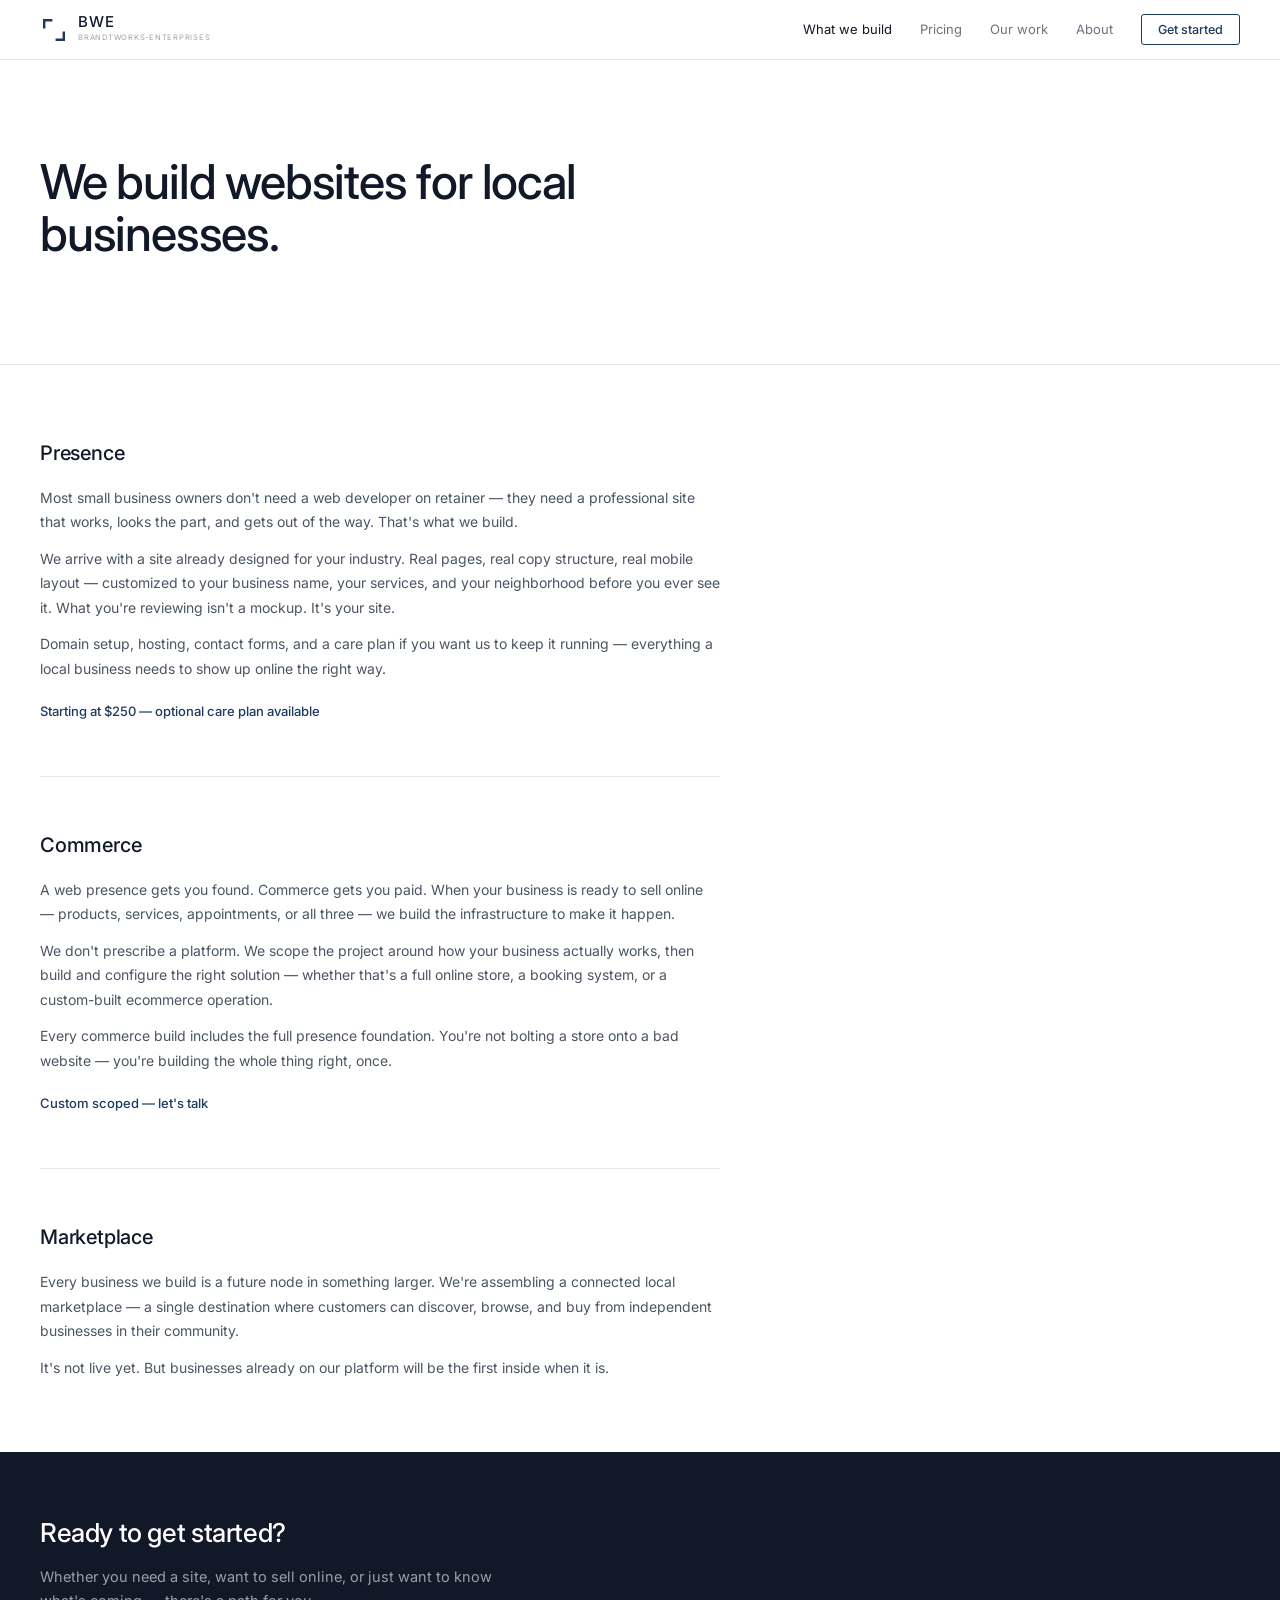
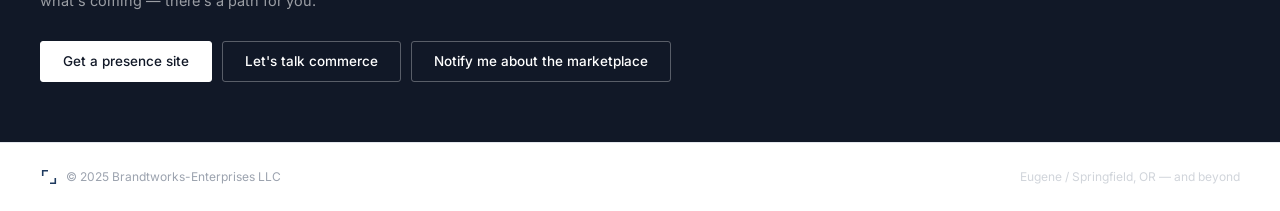
==== index.html @ d984fcee "Initial commit — BWE marketing site v1" ====
<!DOCTYPE html>
<html lang="en">
<head>
  <meta charset="UTF-8">
  <meta name="viewport" content="width=device-width, initial-scale=1.0">
  <title>Brandtworks-Enterprises — Web Presence for Local Businesses</title>
  <meta name="description" content="We build professional websites for local small businesses — from a clean web presence to full ecommerce. Based in Springfield, Oregon and building for businesses everywhere.">
  <link rel="icon" type="image/svg+xml" href="favicon.svg">
  <link rel="preconnect" href="https://fonts.googleapis.com">
  <link rel="preconnect" href="https://fonts.gstatic.com" crossorigin>
  <link href="https://fonts.googleapis.com/css2?family=Inter:wght@400;500&display=swap" rel="stylesheet">
  <link rel="stylesheet" href="css/styles.css">
</head>
<body>

  <nav class="nav" id="main-nav">
    <a href="index.html" class="nav-brand" aria-label="Brandtworks-Enterprises home">
      <svg width="28" height="28" viewBox="0 0 40 40" fill="none" xmlns="http://www.w3.org/2000/svg" aria-hidden="true">
        <path d="M6 16L6 6L16 6" stroke="#1E3A5F" stroke-width="3.5" stroke-linecap="square" stroke-linejoin="miter"/>
        <path d="M24 34L34 34L34 24" stroke="#1E3A5F" stroke-width="3.5" stroke-linecap="square" stroke-linejoin="miter"/>
      </svg>
      <div class="nav-brand-text">
        <span class="nav-brand-primary">BWE</span>
        <span class="nav-brand-secondary">Brandtworks-Enterprises</span>
      </div>
    </a>
    <button class="nav-toggle" id="nav-toggle" aria-label="Toggle navigation" aria-expanded="false">
      <svg width="20" height="14" viewBox="0 0 20 14" fill="none" aria-hidden="true">
        <rect x="0" y="0" width="20" height="2" rx="1" fill="currentColor"/>
        <rect x="0" y="6" width="20" height="2" rx="1" fill="currentColor"/>
        <rect x="0" y="12" width="20" height="2" rx="1" fill="currentColor"/>
      </svg>
    </button>
    <ul class="nav-links" id="nav-menu" role="list">
      <li><a href="#what-we-build" class="active">What we build</a></li>
      <li><a href="pricing.html">Pricing</a></li>
      <li><a href="our-work.html">Our work</a></li>
      <li><a href="about.html">About</a></li>
      <li><a href="get-started.html" class="nav-cta">Get started</a></li>
    </ul>
  </nav>

  <main>

    <header class="hero">
      <h1>We build websites for local businesses.</h1>
    </header>

    <section class="section" id="what-we-build">
      <div class="stage-list">

        <div class="stage">
          <h2>Presence</h2>
          <p>Most small business owners don't need a web developer on retainer — they need a professional site that works, looks the part, and gets out of the way. That's what we build.</p>
          <p>We arrive with a site already designed for your industry. Real pages, real copy structure, real mobile layout — customized to your business name, your services, and your neighborhood before you ever see it. What you're reviewing isn't a mockup. It's your site.</p>
          <p>Domain setup, hosting, contact forms, and a care plan if you want us to keep it running — everything a local business needs to show up online the right way.</p>
          <a href="pricing.html" class="stage-price">Starting at $250 — optional care plan available</a>
        </div>

        <div class="stage">
          <h2>Commerce</h2>
          <p>A web presence gets you found. Commerce gets you paid. When your business is ready to sell online — products, services, appointments, or all three — we build the infrastructure to make it happen.</p>
          <p>We don't prescribe a platform. We scope the project around how your business actually works, then build and configure the right solution — whether that's a full online store, a booking system, or a custom-built ecommerce operation.</p>
          <p>Every commerce build includes the full presence foundation. You're not bolting a store onto a bad website — you're building the whole thing right, once.</p>
          <a href="get-started.html" class="stage-price">Custom scoped — let's talk</a>
        </div>

        <div class="stage">
          <h2>Marketplace</h2>
          <p>Every business we build is a future node in something larger. We're assembling a connected local marketplace — a single destination where customers can discover, browse, and buy from independent businesses in their community.</p>
          <p>It's not live yet. But businesses already on our platform will be the first inside when it is.</p>
        </div>

      </div>
    </section>

    <section class="cta-strip">
      <h2>Ready to get started?</h2>
      <p>Whether you need a site, want to sell online, or just want to know what's coming — there's a path for you.</p>
      <div class="cta-buttons">
        <a href="get-started.html" class="btn btn-white">Get a presence site</a>
        <a href="get-started.html#commerce" class="btn btn-outline-white">Let's talk commerce</a>
        <a href="get-started.html#marketplace" class="btn btn-outline-white">Notify me about the marketplace</a>
      </div>
    </section>

  </main>

  <footer class="footer">
    <div class="footer-brand">
      <svg width="18" height="18" viewBox="0 0 40 40" fill="none" xmlns="http://www.w3.org/2000/svg" aria-hidden="true">
        <path d="M6 16L6 6L16 6" stroke="#1E3A5F" stroke-width="3.5" stroke-linecap="square" stroke-linejoin="miter"/>
        <path d="M24 34L34 34L34 24" stroke="#1E3A5F" stroke-width="3.5" stroke-linecap="square" stroke-linejoin="miter"/>
      </svg>
      <p>© 2025 Brandtworks-Enterprises LLC</p>
    </div>
    <p class="footer-tagline">Eugene / Springfield, OR — and beyond</p>
  </footer>

  <script>
    const toggle = document.getElementById('nav-toggle');
    const menu = document.getElementById('nav-menu');
    toggle.addEventListener('click', () => {
      const isOpen = menu.classList.toggle('open');
      toggle.setAttribute('aria-expanded', String(isOpen));
    });
    menu.querySelectorAll('a').forEach(link => {
      link.addEventListener('click', () => {
        menu.classList.remove('open');
        toggle.setAttribute('aria-expanded', 'false');
      });
    });
  </script>

</body>
</html>
---- css/styles.css ----
/* ============================================================
   Brandtworks-Enterprises LLC — styles.css v1.0
   ============================================================ */

/* Reset */
*, *::before, *::after { box-sizing: border-box; margin: 0; padding: 0; }
ul { list-style: none; }
img { display: block; max-width: 100%; }

/* Variables */
:root {
  --navy:   #1E3A5F;
  --navy-d: #16304F;
  --black:  #111827;
  --body:   #374151;
  --steel:  #4B5563;
  --gray:   #6B7280;
  --muted:  #9CA3AF;
  --light:  #D1D5DB;
  --border: #E4E7ED;
  --white:  #FFFFFF;
  --bg-alt: #F8FAFC;
  --font:   'Inter', -apple-system, BlinkMacSystemFont, 'Segoe UI', sans-serif;
  --max-w:  680px;
  --nav-h:  60px;
}

/* Base */
html { scroll-behavior: smooth; }

body {
  font-family: var(--font);
  font-size: 15px;
  line-height: 1.65;
  color: var(--body);
  background: var(--white);
  -webkit-font-smoothing: antialiased;
  -moz-osx-font-smoothing: grayscale;
}

a { color: inherit; text-decoration: none; }


/* ---- Nav ---- */

.nav {
  position: sticky;
  top: 0;
  z-index: 100;
  background: var(--white);
  border-bottom: 0.5px solid var(--border);
  display: flex;
  align-items: center;
  justify-content: space-between;
  height: var(--nav-h);
  padding: 0 40px;
}

.nav-brand {
  display: flex;
  align-items: center;
  gap: 10px;
  flex-shrink: 0;
}

.nav-brand-text {
  display: flex;
  flex-direction: column;
}

.nav-brand-primary {
  font-size: 15px;
  font-weight: 500;
  letter-spacing: 0.06em;
  color: var(--black);
  line-height: 1;
}

.nav-brand-secondary {
  font-size: 7.5px;
  letter-spacing: 0.1em;
  color: var(--muted);
  margin-top: 3px;
  text-transform: uppercase;
}

.nav-links {
  display: flex;
  align-items: center;
  gap: 28px;
}

.nav-links a {
  font-size: 13px;
  color: var(--gray);
  transition: color 0.15s;
}

.nav-links a:hover,
.nav-links a.active {
  color: var(--black);
}

.nav-cta {
  font-size: 12.5px !important;
  font-weight: 500;
  color: var(--navy) !important;
  border: 1px solid var(--navy);
  padding: 7px 16px;
  border-radius: 3px;
  transition: background 0.15s, color 0.15s !important;
}

.nav-cta:hover {
  background: var(--navy);
  color: var(--white) !important;
}

.nav-toggle {
  display: none;
  background: none;
  border: none;
  cursor: pointer;
  padding: 8px;
  color: var(--black);
  line-height: 0;
}


/* ---- Hero ---- */

.hero {
  padding: 96px 40px 104px;
  border-bottom: 0.5px solid var(--border);
}

.hero h1 {
  font-size: 48px;
  font-weight: 500;
  color: var(--black);
  letter-spacing: -0.025em;
  line-height: 1.08;
  max-width: 580px;
}

/* Inner page hero */
.page-hero {
  padding: 64px 40px 52px;
  border-bottom: 0.5px solid var(--border);
}

.page-hero h1 {
  font-size: 36px;
  font-weight: 500;
  color: var(--black);
  letter-spacing: -0.02em;
  line-height: 1.1;
  margin-bottom: 12px;
}

.page-hero p {
  font-size: 15px;
  color: var(--steel);
  max-width: 520px;
  line-height: 1.7;
}


/* ---- Sections ---- */

.section {
  padding: 72px 40px;
}

.section-inner {
  max-width: var(--max-w);
}


/* ---- Stage blocks (homepage what-we-build) ---- */

.stage-list {
  max-width: var(--max-w);
}

.stage {
  padding-bottom: 52px;
  margin-bottom: 52px;
  border-bottom: 0.5px solid var(--border);
}

.stage:last-child {
  padding-bottom: 0;
  margin-bottom: 0;
  border-bottom: none;
}

.stage h2 {
  font-size: 20px;
  font-weight: 500;
  color: var(--black);
  letter-spacing: -0.01em;
  margin-bottom: 16px;
}

.stage p {
  font-size: 14px;
  color: var(--steel);
  line-height: 1.75;
  margin-bottom: 12px;
}

.stage p:last-of-type { margin-bottom: 0; }

.stage-price {
  display: inline-block;
  margin-top: 20px;
  font-size: 13px;
  font-weight: 500;
  color: var(--navy);
}


/* ---- Pricing ---- */

.pricing-grid {
  display: grid;
  grid-template-columns: repeat(3, 1fr);
  gap: 20px;
  max-width: 860px;
  margin-bottom: 52px;
}

.pricing-card {
  border: 0.5px solid var(--border);
  border-radius: 5px;
  padding: 28px 24px;
}

.pricing-card.featured {
  border: 1.5px solid var(--navy);
}

.pricing-badge {
  display: inline-block;
  font-size: 10px;
  font-weight: 500;
  letter-spacing: 0.05em;
  color: var(--navy);
  background: rgba(30,58,95,0.08);
  padding: 3px 9px;
  border-radius: 20px;
  margin-bottom: 16px;
}

.pricing-tier {
  font-size: 10.5px;
  font-weight: 500;
  letter-spacing: 0.09em;
  color: var(--gray);
  text-transform: uppercase;
  margin-bottom: 12px;
}

.pricing-amount {
  font-size: 40px;
  font-weight: 500;
  color: var(--black);
  letter-spacing: -0.03em;
  line-height: 1;
  margin-bottom: 5px;
}

.pricing-sub {
  font-size: 12px;
  color: var(--gray);
  margin-bottom: 20px;
}

.pricing-features {
  display: flex;
  flex-direction: column;
  gap: 10px;
  margin-top: 24px;
  padding-top: 24px;
  border-top: 0.5px solid var(--border);
}

.pricing-features li {
  font-size: 13px;
  color: var(--steel);
  padding-left: 16px;
  position: relative;
  line-height: 1.5;
}

.pricing-features li::before {
  content: '';
  position: absolute;
  left: 0;
  top: 6px;
  width: 5px;
  height: 5px;
  border-radius: 50%;
  background: var(--navy);
}

.pricing-addons {
  max-width: 860px;
  border-top: 0.5px solid var(--border);
  padding-top: 44px;
  display: grid;
  grid-template-columns: 1fr 1fr;
  gap: 40px;
}

.addon h3 {
  font-size: 15px;
  font-weight: 500;
  color: var(--black);
  margin-bottom: 8px;
}

.addon-price {
  font-size: 24px;
  font-weight: 500;
  color: var(--navy);
  letter-spacing: -0.02em;
  margin-bottom: 10px;
}

.addon p {
  font-size: 13.5px;
  color: var(--steel);
  line-height: 1.65;
  max-width: 320px;
}


/* ---- Buttons ---- */

.btn {
  display: inline-block;
  font-family: var(--font);
  font-size: 13.5px;
  font-weight: 500;
  padding: 10px 22px;
  border-radius: 3px;
  border: 1px solid transparent;
  cursor: pointer;
  text-decoration: none;
  transition: background 0.15s, color 0.15s, border-color 0.15s;
  line-height: 1.4;
}

.btn-navy {
  background: var(--navy);
  color: var(--white);
  border-color: var(--navy);
}

.btn-navy:hover { background: var(--navy-d); border-color: var(--navy-d); }

.btn-white {
  background: var(--white);
  color: var(--black);
  border-color: var(--white);
}

.btn-white:hover { background: #F1F5F9; }

.btn-outline-white {
  background: transparent;
  color: var(--white);
  border-color: rgba(255,255,255,0.3);
}

.btn-outline-white:hover { border-color: rgba(255,255,255,0.65); }


/* ---- CTA Strip ---- */

.cta-strip {
  background: var(--black);
  padding: 60px 40px;
}

.cta-strip h2 {
  font-size: 26px;
  font-weight: 500;
  color: var(--white);
  letter-spacing: -0.015em;
  margin-bottom: 10px;
}

.cta-strip p {
  font-size: 14.5px;
  color: rgba(255,255,255,0.58);
  line-height: 1.65;
  max-width: 480px;
  margin-bottom: 28px;
}

.cta-buttons {
  display: flex;
  flex-wrap: wrap;
  gap: 10px;
}


/* ---- Forms ---- */

.form {
  display: flex;
  flex-direction: column;
  gap: 16px;
  max-width: 480px;
}

.form-row {
  display: flex;
  gap: 12px;
}

.form-group {
  display: flex;
  flex-direction: column;
  gap: 6px;
  flex: 1;
}

.form label {
  font-size: 12px;
  font-weight: 500;
  color: var(--gray);
  letter-spacing: 0.02em;
}

.form input,
.form select,
.form textarea {
  font-family: var(--font);
  font-size: 14px;
  color: var(--black);
  background: var(--white);
  border: 0.5px solid var(--border);
  border-radius: 4px;
  padding: 10px 12px;
  outline: none;
  transition: border-color 0.15s, box-shadow 0.15s;
  width: 100%;
  appearance: none;
  -webkit-appearance: none;
}

.form input:focus,
.form select:focus,
.form textarea:focus {
  border-color: var(--navy);
  box-shadow: 0 0 0 3px rgba(30,58,95,0.08);
}

.form textarea {
  resize: vertical;
  min-height: 110px;
  line-height: 1.6;
}

.form select {
  background-image: url("data:image/svg+xml,%3Csvg xmlns='http://www.w3.org/2000/svg' width='12' height='8' viewBox='0 0 12 8'%3E%3Cpath d='M1 1l5 5 5-5' fill='none' stroke='%236B7280' stroke-width='1.5' stroke-linecap='round'/%3E%3C/svg%3E");
  background-repeat: no-repeat;
  background-position: right 12px center;
  padding-right: 32px;
  cursor: pointer;
}

.email-capture {
  display: flex;
  gap: 8px;
  max-width: 420px;
}

.email-capture input {
  flex: 1;
  font-family: var(--font);
  font-size: 14px;
  color: var(--black);
  border: 0.5px solid var(--border);
  border-radius: 4px;
  padding: 10px 12px;
  outline: none;
  transition: border-color 0.15s;
}

.email-capture input:focus { border-color: var(--navy); }


/* ---- Get Started paths ---- */

.path-sections {
  max-width: var(--max-w);
}

.path-block {
  padding: 52px 0;
  border-bottom: 0.5px solid var(--border);
}

.path-block:first-child { padding-top: 0; }
.path-block:last-child { border-bottom: none; padding-bottom: 0; }

.path-block h2 {
  font-size: 19px;
  font-weight: 500;
  color: var(--black);
  letter-spacing: -0.01em;
  margin-bottom: 10px;
}

.path-block > p {
  font-size: 14px;
  color: var(--steel);
  line-height: 1.7;
  margin-bottom: 24px;
  max-width: 440px;
}


/* ---- Our Work ---- */

.work-placeholder {
  max-width: var(--max-w);
}

.work-placeholder p {
  font-size: 15px;
  color: var(--steel);
  line-height: 1.75;
  margin-bottom: 16px;
}

.work-placeholder p:last-of-type { margin-bottom: 28px; }


/* ---- About ---- */

.about-body {
  max-width: var(--max-w);
}

.about-body p {
  font-size: 15px;
  color: var(--steel);
  line-height: 1.75;
  margin-bottom: 20px;
}

.about-body p:last-child { margin-bottom: 0; }


/* ---- Thank you / 404 ---- */

.simple-page {
  padding: 96px 40px;
}

.simple-page h1 {
  font-size: 36px;
  font-weight: 500;
  color: var(--black);
  letter-spacing: -0.02em;
  margin-bottom: 16px;
}

.simple-page p {
  font-size: 15px;
  color: var(--steel);
  line-height: 1.7;
  margin-bottom: 24px;
  max-width: 480px;
}


/* ---- Footer ---- */

.footer {
  border-top: 0.5px solid var(--border);
  padding: 24px 40px;
  display: flex;
  align-items: center;
  justify-content: space-between;
}

.footer-brand {
  display: flex;
  align-items: center;
  gap: 8px;
}

.footer-brand p {
  font-size: 12px;
  color: var(--muted);
}

.footer-tagline {
  font-size: 12px;
  color: var(--light);
}


/* ---- Responsive ---- */

@media (max-width: 768px) {

  .nav {
    padding: 0 20px;
    position: relative;
  }

  .nav-toggle { display: flex; align-items: center; }

  .nav-links {
    display: none;
    position: fixed;
    top: var(--nav-h);
    left: 0;
    right: 0;
    background: var(--white);
    border-bottom: 0.5px solid var(--border);
    box-shadow: 0 6px 16px rgba(0,0,0,0.08);
    padding: 8px 20px 20px;
    z-index: 99;
    flex-direction: column;
    gap: 0;
    align-items: flex-start;
  }

  .nav-links.open { display: flex; }

  .nav-links li { width: 100%; }

  .nav-links a {
    display: block;
    font-size: 15px;
    padding: 11px 0;
    color: var(--black) !important;
    border-bottom: 0.5px solid var(--border);
  }

  .nav-cta {
    margin-top: 10px;
    border: 1px solid var(--navy) !important;
    padding: 8px 16px !important;
    border-radius: 3px;
    display: inline-block;
    width: auto !important;
    border-bottom: 1px solid var(--navy) !important;
  }

  .hero {
    padding: 56px 20px 64px;
  }

  .hero h1 { font-size: 34px; }

  .page-hero {
    padding: 48px 20px 40px;
  }

  .page-hero h1 { font-size: 28px; }

  .section { padding: 52px 20px; }

  .cta-strip { padding: 48px 20px; }

  .cta-strip h2 { font-size: 22px; }

  .cta-buttons {
    flex-direction: column;
    align-items: stretch;
  }

  .cta-buttons .btn { text-align: center; }

  .pricing-grid {
    grid-template-columns: 1fr;
    max-width: 100%;
    margin-bottom: 40px;
  }

  .pricing-addons {
    grid-template-columns: 1fr;
    gap: 28px;
  }

  .form-row { flex-direction: column; }

  .email-capture {
    flex-direction: column;
    max-width: 100%;
  }

  .footer {
    flex-direction: column;
    gap: 8px;
    align-items: flex-start;
    padding: 20px;
  }
}
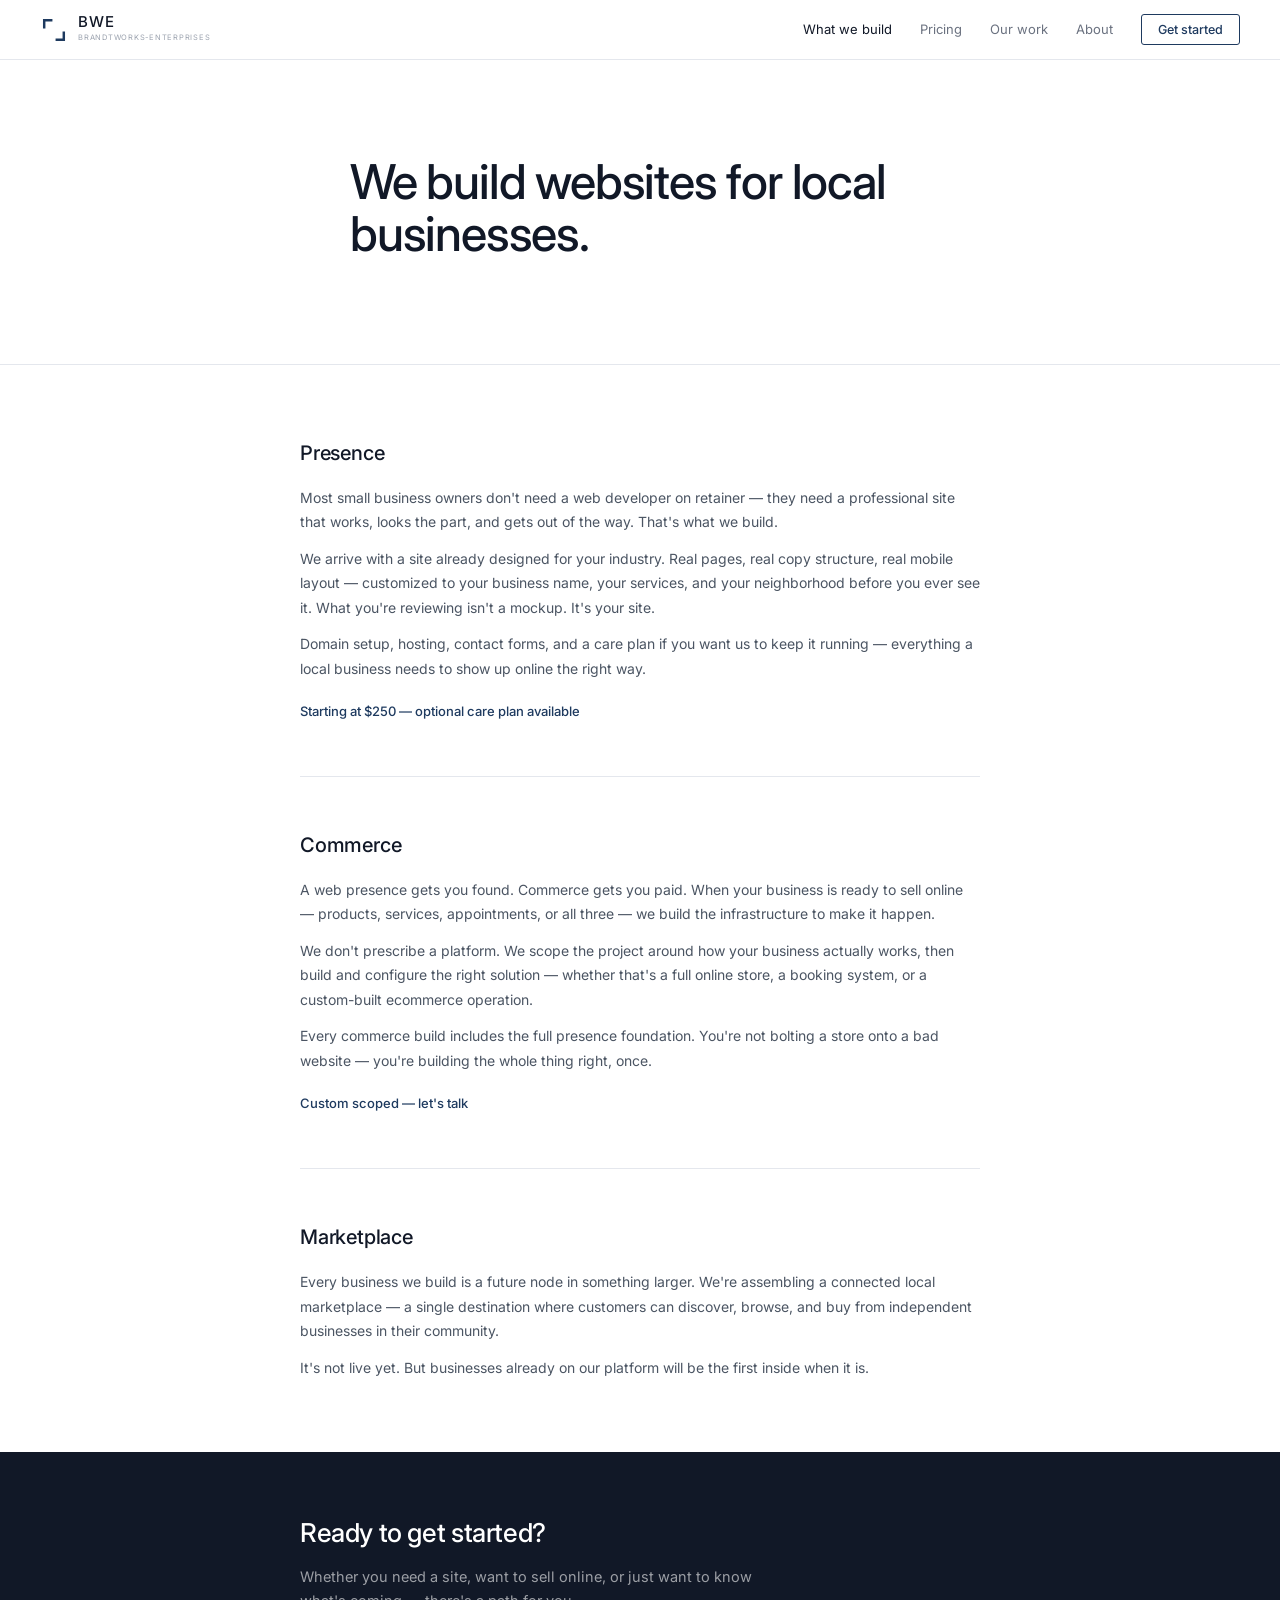
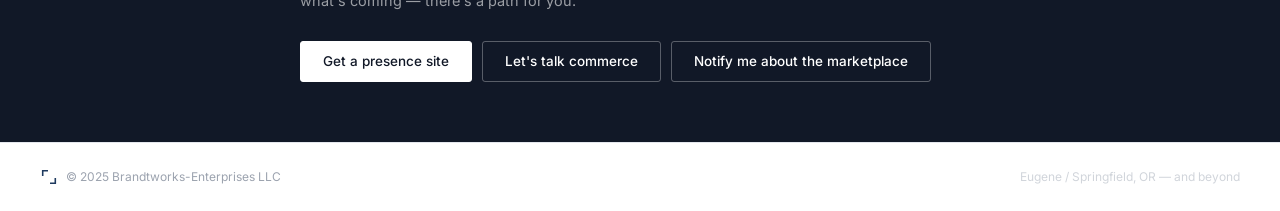
==== commit d625d166: "Fix content centering — add margin: 0 auto to all max-width containers" ====
--- a/index.html
+++ b/index.html
@@ -75,12 +75,14 @@
     </section>
 
     <section class="cta-strip">
-      <h2>Ready to get started?</h2>
-      <p>Whether you need a site, want to sell online, or just want to know what's coming — there's a path for you.</p>
-      <div class="cta-buttons">
-        <a href="get-started.html" class="btn btn-white">Get a presence site</a>
-        <a href="get-started.html#commerce" class="btn btn-outline-white">Let's talk commerce</a>
-        <a href="get-started.html#marketplace" class="btn btn-outline-white">Notify me about the marketplace</a>
+      <div class="cta-inner">
+        <h2>Ready to get started?</h2>
+        <p>Whether you need a site, want to sell online, or just want to know what's coming — there's a path for you.</p>
+        <div class="cta-buttons">
+          <a href="get-started.html" class="btn btn-white">Get a presence site</a>
+          <a href="get-started.html#commerce" class="btn btn-outline-white">Let's talk commerce</a>
+          <a href="get-started.html#marketplace" class="btn btn-outline-white">Notify me about the marketplace</a>
+        </div>
       </div>
     </section>
 
--- a/css/styles.css
+++ b/css/styles.css
@@ -141,6 +141,7 @@
   letter-spacing: -0.025em;
   line-height: 1.08;
   max-width: 580px;
+  margin: 0 auto;
 }
 
 /* Inner page hero */
@@ -163,6 +164,7 @@
   color: var(--steel);
   max-width: 520px;
   line-height: 1.7;
+  margin: 0 auto;
 }
 
 
@@ -174,6 +176,7 @@
 
 .section-inner {
   max-width: var(--max-w);
+  margin: 0 auto;
 }
 
 
@@ -181,6 +184,7 @@
 
 .stage-list {
   max-width: var(--max-w);
+  margin: 0 auto;
 }
 
 .stage {
@@ -228,7 +232,7 @@
   grid-template-columns: repeat(3, 1fr);
   gap: 20px;
   max-width: 860px;
-  margin-bottom: 52px;
+  margin: 0 auto 52px;
 }
 
 .pricing-card {
@@ -307,6 +311,7 @@
 
 .pricing-addons {
   max-width: 860px;
+  margin: 0 auto;
   border-top: 0.5px solid var(--border);
   padding-top: 44px;
   display: grid;
@@ -383,6 +388,11 @@
 .cta-strip {
   background: var(--black);
   padding: 60px 40px;
+}
+
+.cta-inner {
+  max-width: var(--max-w);
+  margin: 0 auto;
 }
 
 .cta-strip h2 {
@@ -499,6 +509,7 @@
 
 .path-sections {
   max-width: var(--max-w);
+  margin: 0 auto;
 }
 
 .path-block {
@@ -530,6 +541,7 @@
 
 .work-placeholder {
   max-width: var(--max-w);
+  margin: 0 auto;
 }
 
 .work-placeholder p {
@@ -546,6 +558,7 @@
 
 .about-body {
   max-width: var(--max-w);
+  margin: 0 auto;
 }
 
 .about-body p {
@@ -578,6 +591,8 @@
   line-height: 1.7;
   margin-bottom: 24px;
   max-width: 480px;
+  margin-left: auto;
+  margin-right: auto;
 }
 
 
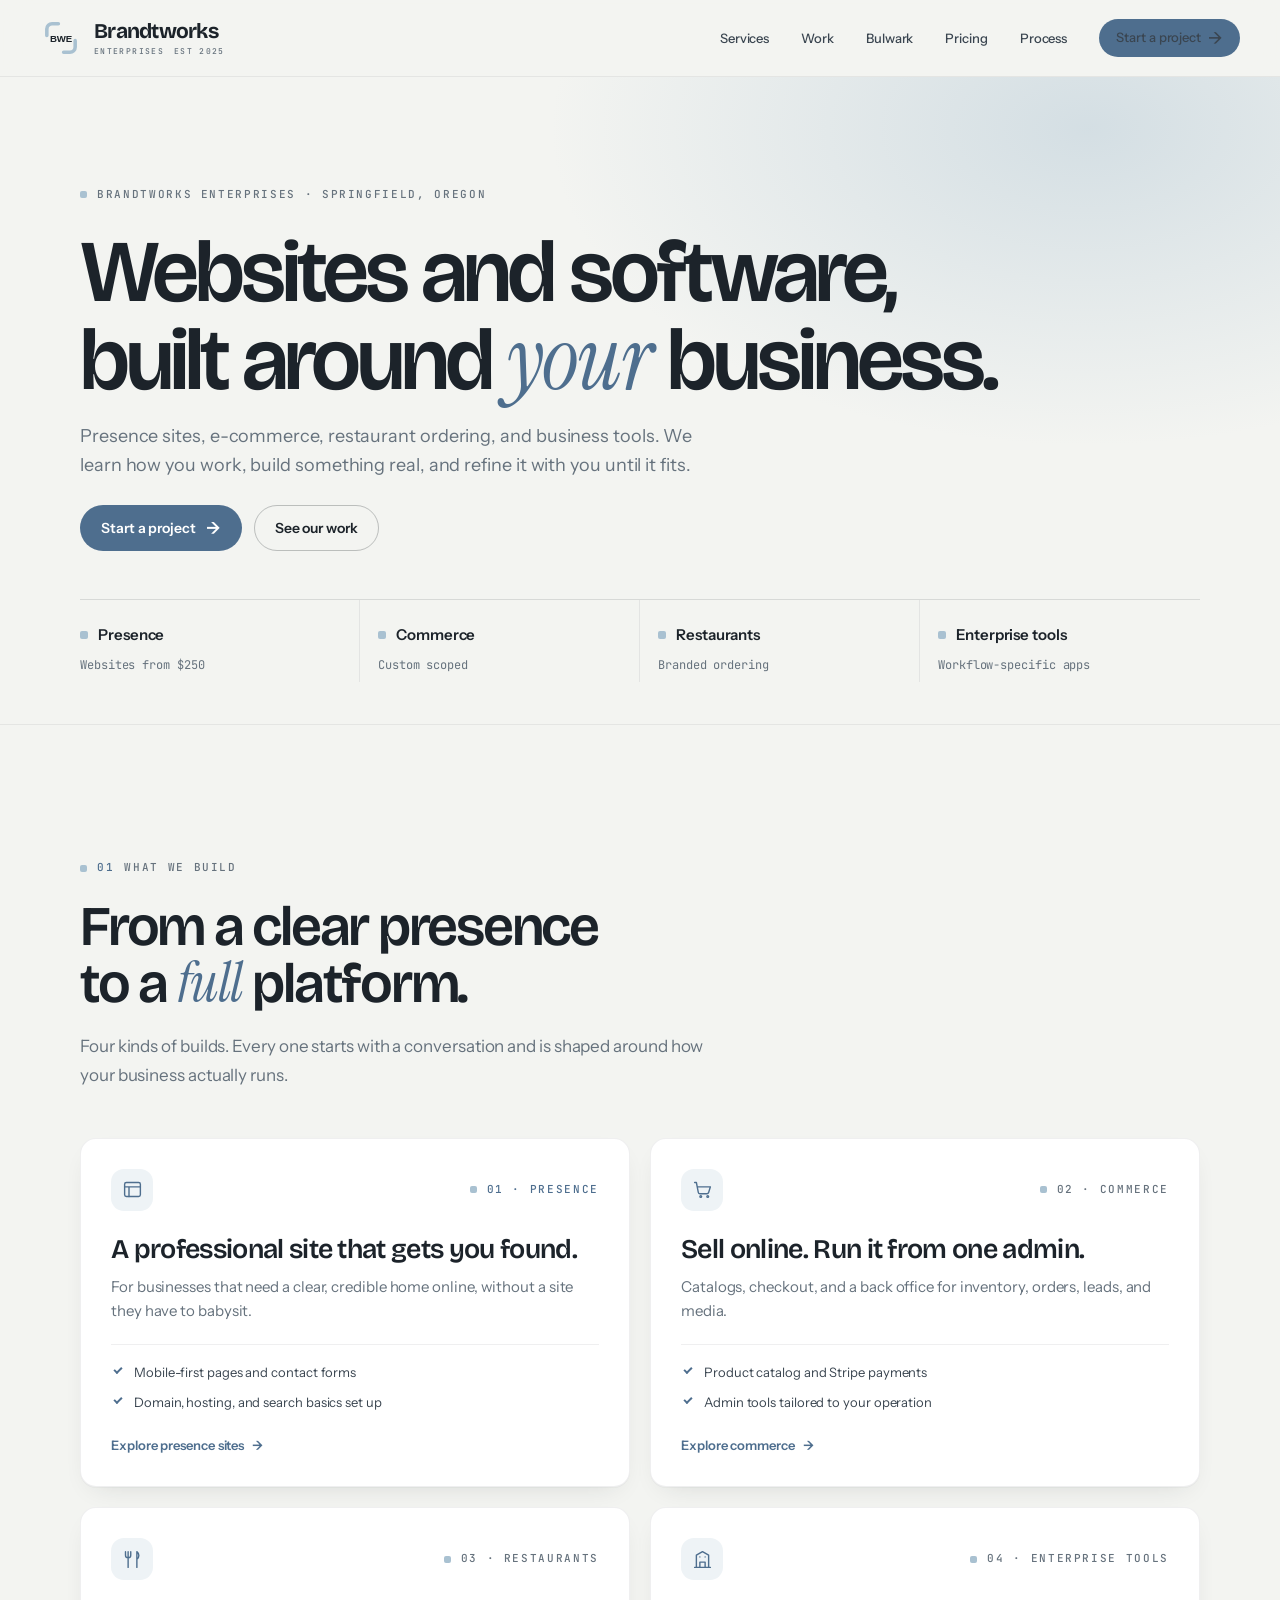
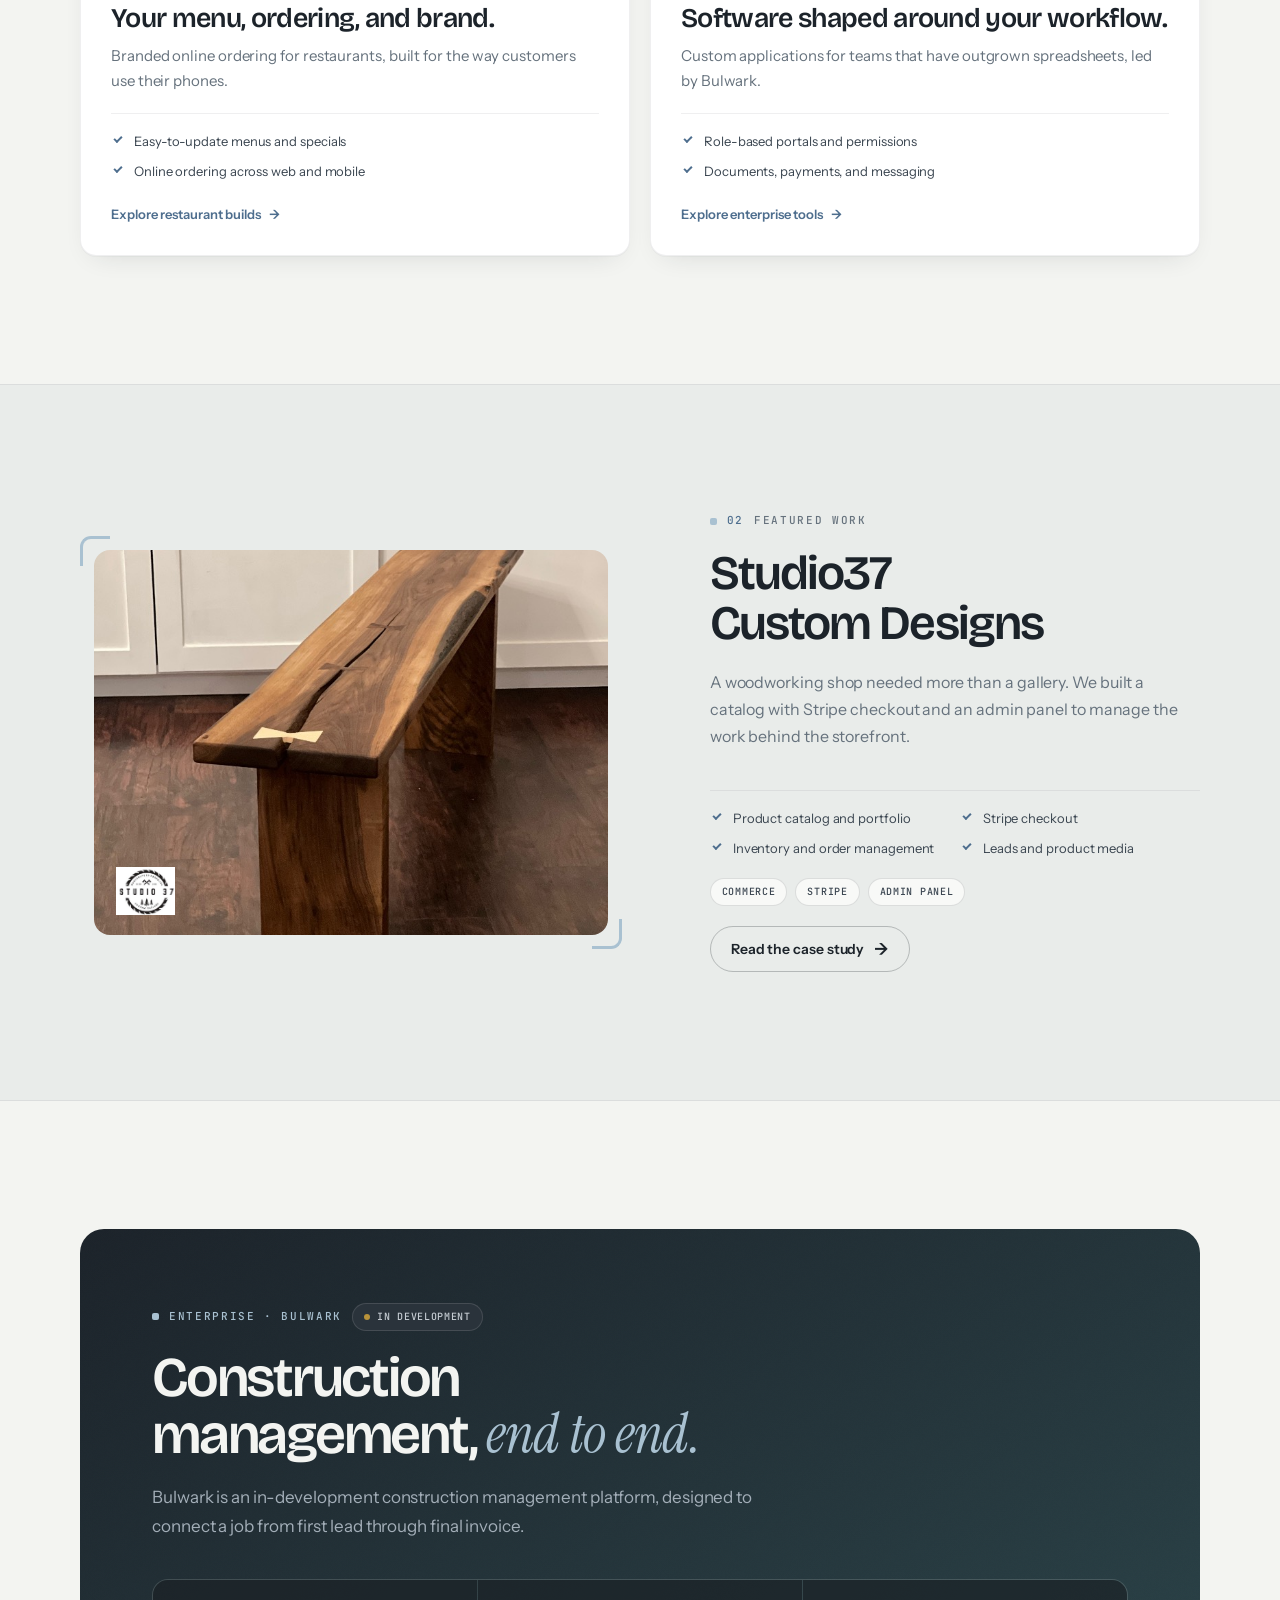
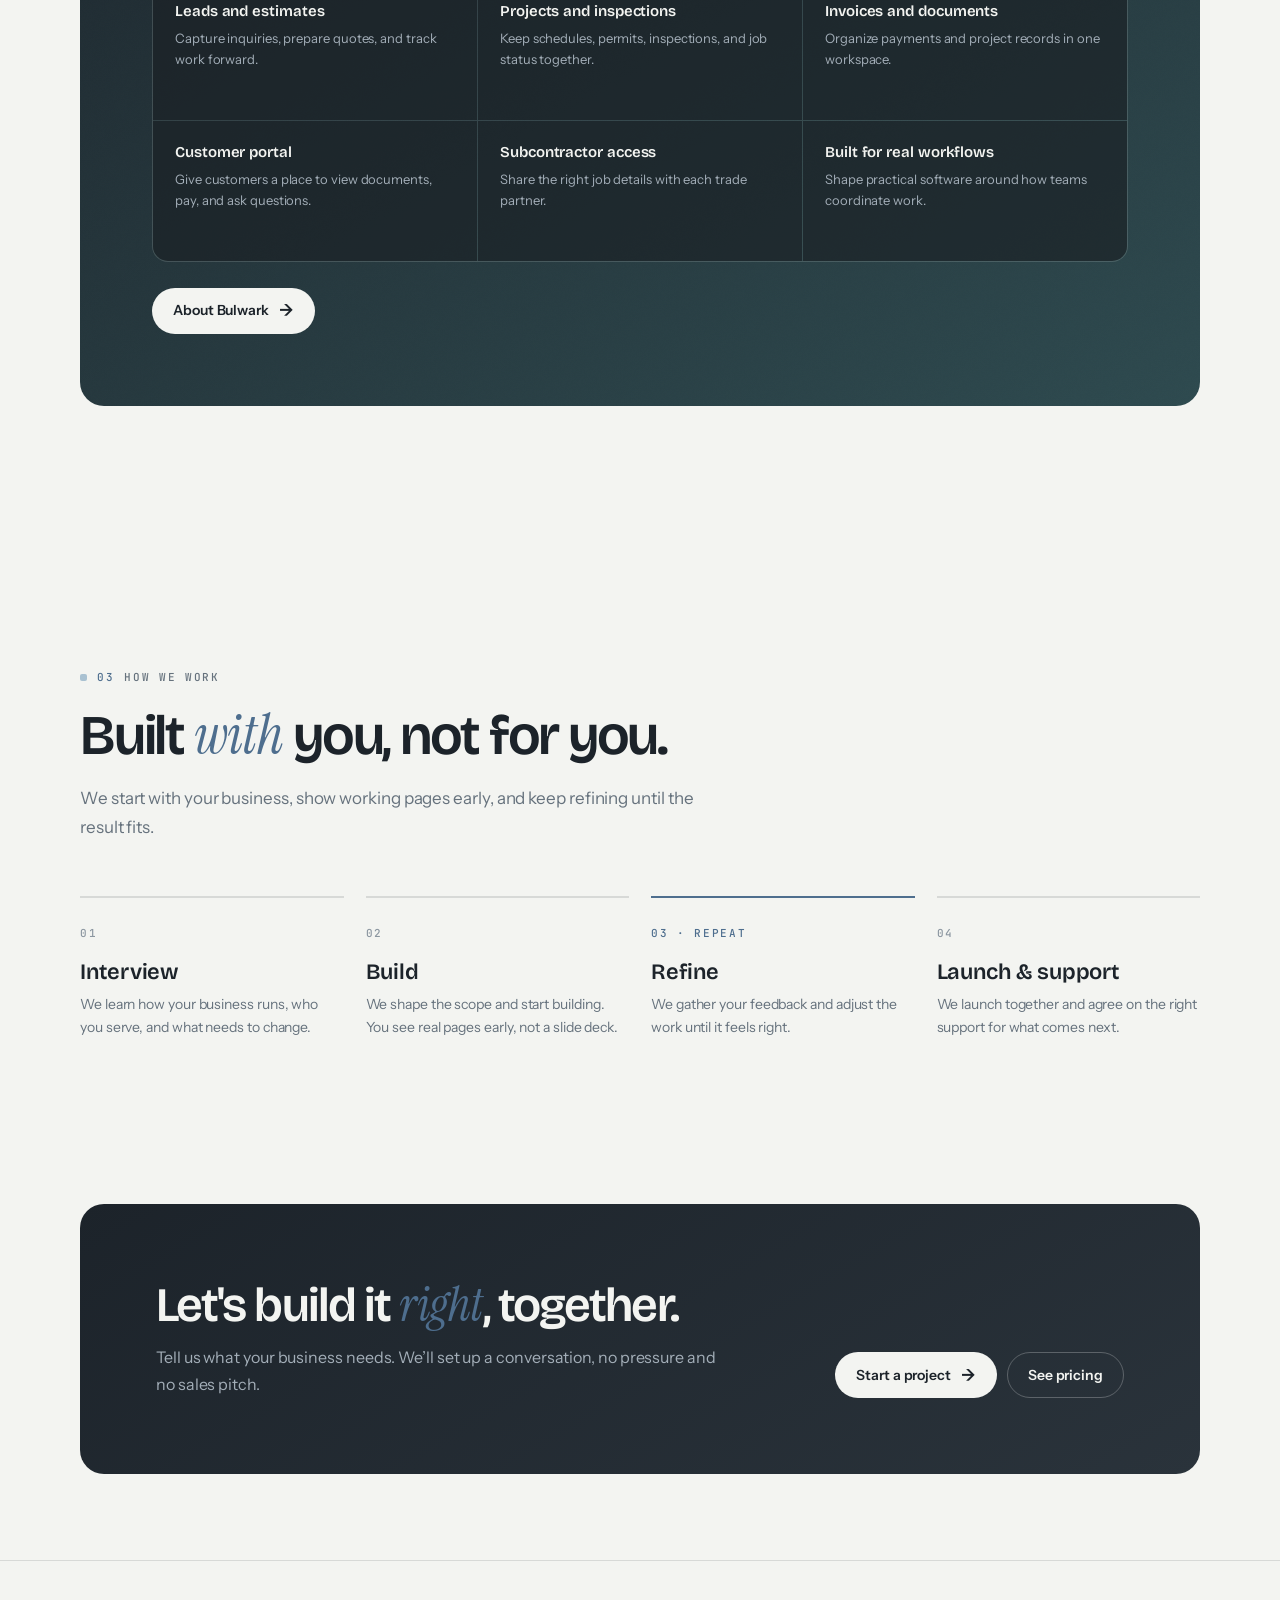
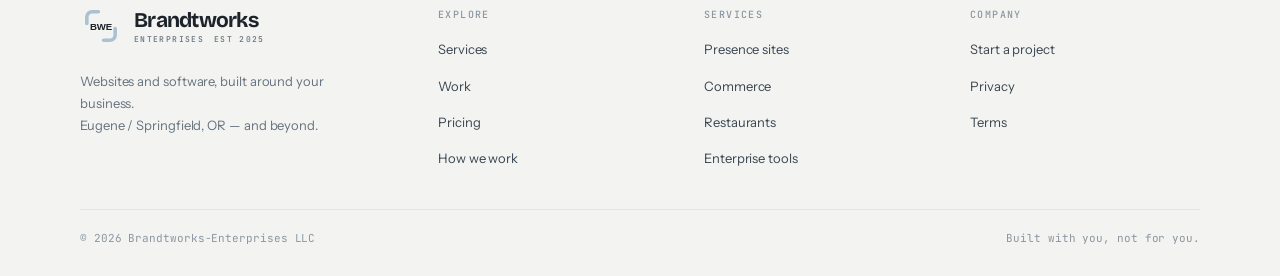
==== commit 1d0d591a: "Rebuild BWE site from design system" ====
--- a/index.html
+++ b/index.html
@@ -1,118 +1,79 @@
-<!DOCTYPE html>
+<!doctype html>
 <html lang="en">
 <head>
-  <meta charset="UTF-8">
-  <meta name="viewport" content="width=device-width, initial-scale=1.0">
-  <title>Brandtworks-Enterprises — Web Presence for Local Businesses</title>
-  <meta name="description" content="We build professional websites for local small businesses — from a clean web presence to full ecommerce. Based in Springfield, Oregon and building for businesses everywhere.">
-  <link rel="icon" type="image/svg+xml" href="favicon.svg">
-  <link rel="preconnect" href="https://fonts.googleapis.com">
-  <link rel="preconnect" href="https://fonts.gstatic.com" crossorigin>
-  <link href="https://fonts.googleapis.com/css2?family=Inter:wght@400;500&display=swap" rel="stylesheet">
-  <link rel="stylesheet" href="css/styles.css">
+  <meta charset="utf-8">
+  <meta name="viewport" content="width=device-width, initial-scale=1">
+  <meta name="theme-color" content="#F3F4F1">
+  <meta name="description" content="Websites and software for local businesses, built around how you work. Presence sites, e-commerce, restaurant ordering, and custom business tools.">
+  <title>Brandtworks Enterprises | Websites and software, built around you</title>
+  <link rel="icon" type="image/svg+xml" href="assets/favicon.svg">
+  <link rel="stylesheet" href="css/site.css">
+  <script src="js/site.js" defer></script>
 </head>
 <body>
-
-  <nav class="nav" id="main-nav">
-    <a href="index.html" class="nav-brand" aria-label="Brandtworks-Enterprises home">
-      <svg width="28" height="28" viewBox="0 0 40 40" fill="none" xmlns="http://www.w3.org/2000/svg" aria-hidden="true">
-        <path d="M6 16L6 6L16 6" stroke="#1E3A5F" stroke-width="3.5" stroke-linecap="square" stroke-linejoin="miter"/>
-        <path d="M24 34L34 34L34 24" stroke="#1E3A5F" stroke-width="3.5" stroke-linecap="square" stroke-linejoin="miter"/>
-      </svg>
-      <div class="nav-brand-text">
-        <span class="nav-brand-primary">BWE</span>
-        <span class="nav-brand-secondary">Brandtworks-Enterprises</span>
-      </div>
-    </a>
-    <button class="nav-toggle" id="nav-toggle" aria-label="Toggle navigation" aria-expanded="false">
-      <svg width="20" height="14" viewBox="0 0 20 14" fill="none" aria-hidden="true">
-        <rect x="0" y="0" width="20" height="2" rx="1" fill="currentColor"/>
-        <rect x="0" y="6" width="20" height="2" rx="1" fill="currentColor"/>
-        <rect x="0" y="12" width="20" height="2" rx="1" fill="currentColor"/>
-      </svg>
-    </button>
-    <ul class="nav-links" id="nav-menu" role="list">
-      <li><a href="#what-we-build" class="active">What we build</a></li>
-      <li><a href="pricing.html">Pricing</a></li>
-      <li><a href="our-work.html">Our work</a></li>
-      <li><a href="about.html">About</a></li>
-      <li><a href="get-started.html" class="nav-cta">Get started</a></li>
-    </ul>
-  </nav>
-
-  <main>
-
-    <header class="hero">
-      <h1>We build websites for local businesses.</h1>
-    </header>
-
-    <section class="section" id="what-we-build">
-      <div class="stage-list">
-
-        <div class="stage">
-          <h2>Presence</h2>
-          <p>Most small business owners don't need a web developer on retainer — they need a professional site that works, looks the part, and gets out of the way. That's what we build.</p>
-          <p>We arrive with a site already designed for your industry. Real pages, real copy structure, real mobile layout — customized to your business name, your services, and your neighborhood before you ever see it. What you're reviewing isn't a mockup. It's your site.</p>
-          <p>Domain setup, hosting, contact forms, and a care plan if you want us to keep it running — everything a local business needs to show up online the right way.</p>
-          <a href="pricing.html" class="stage-price">Starting at $250 — optional care plan available</a>
+  <a class="skip-link" href="#main">Skip to content</a>
+  <header class="site-nav">
+    <nav class="nav-inner" aria-label="Main navigation">
+      <a class="brand" href="index.html" aria-label="Brandtworks Enterprises home">
+        <img class="brand-mark" src="assets/logo/bwe-mark-on-light.svg" alt="">
+        <span class="brand-copy"><span class="brand-name">Brandtworks</span><span class="brand-meta"><span>Enterprises</span><span>Est 2025</span></span></span>
+      </a>
+      <button class="nav-toggle" type="button" aria-expanded="false" aria-controls="primary-links" aria-label="Open navigation">
+        <svg viewBox="0 0 24 24" fill="none" stroke="currentColor" stroke-width="1.8" stroke-linecap="round" stroke-linejoin="round" aria-hidden="true"><path d="M4 7h16M4 12h16M4 17h16"/></svg>
+      </button>
+      <ul class="nav-links" id="primary-links">
+        <li><a href="services.html">Services</a></li><li><a href="work.html">Work</a></li><li><a href="index.html#bulwark">Bulwark</a></li><li><a href="pricing.html">Pricing</a></li><li><a href="index.html#process">Process</a></li><li><a class="button button-small" href="get-started.html">Start a project <span class="button-arrow" aria-hidden="true">→</span></a></li>
+      </ul>
+    </nav>
+  </header>
+  <main id="main">
+    <section class="hero">
+      <div class="container hero-inner">
+        <div class="hero-copy">
+          <span class="eyebrow">Brandtworks Enterprises · Springfield, Oregon</span>
+          <h1>Websites and software, built around <span class="serif">your</span> business.</h1>
+          <p class="hero-lede">Presence sites, e-commerce, restaurant ordering, and business tools. We learn how you work, build something real, and refine it with you until it fits.</p>
+          <div class="hero-actions"><a class="button" href="get-started.html">Start a project <span class="button-arrow" aria-hidden="true">→</span></a><a class="button button-secondary" href="work.html">See our work</a></div>
         </div>
-
-        <div class="stage">
-          <h2>Commerce</h2>
-          <p>A web presence gets you found. Commerce gets you paid. When your business is ready to sell online — products, services, appointments, or all three — we build the infrastructure to make it happen.</p>
-          <p>We don't prescribe a platform. We scope the project around how your business actually works, then build and configure the right solution — whether that's a full online store, a booking system, or a custom-built ecommerce operation.</p>
-          <p>Every commerce build includes the full presence foundation. You're not bolting a store onto a bad website — you're building the whole thing right, once.</p>
-          <a href="get-started.html" class="stage-price">Custom scoped — let's talk</a>
-        </div>
-
-        <div class="stage">
-          <h2>Marketplace</h2>
-          <p>Every business we build is a future node in something larger. We're assembling a connected local marketplace — a single destination where customers can discover, browse, and buy from independent businesses in their community.</p>
-          <p>It's not live yet. But businesses already on our platform will be the first inside when it is.</p>
-        </div>
-
-      </div>
-    </section>
-
-    <section class="cta-strip">
-      <div class="cta-inner">
-        <h2>Ready to get started?</h2>
-        <p>Whether you need a site, want to sell online, or just want to know what's coming — there's a path for you.</p>
-        <div class="cta-buttons">
-          <a href="get-started.html" class="btn btn-white">Get a presence site</a>
-          <a href="get-started.html#commerce" class="btn btn-outline-white">Let's talk commerce</a>
-          <a href="get-started.html#marketplace" class="btn btn-outline-white">Notify me about the marketplace</a>
+        <div class="service-ribbon" aria-label="Services at a glance">
+          <a href="services.html#presence"><strong>Presence</strong><span>Websites from $250</span></a>
+          <a href="services.html#commerce"><strong>Commerce</strong><span>Custom scoped</span></a>
+          <a href="services.html#restaurants"><strong>Restaurants</strong><span>Branded ordering</span></a>
+          <a href="services.html#enterprise"><strong>Enterprise tools</strong><span>Workflow-specific apps</span></a>
         </div>
       </div>
     </section>
-
+    <section class="section" id="what-we-build">
+      <div class="container">
+        <div class="section-heading"><span class="eyebrow"><span class="eyebrow-index">01</span> What we build</span><h2>From a clear presence to a <span class="serif">full</span> platform.</h2><p>Four kinds of builds. Every one starts with a conversation and is shaped around how your business actually runs.</p></div>
+        <div class="grid grid-two" style="margin-top:48px">
+          <a class="service-card" href="services.html#presence"><div class="service-card-top"><span class="icon-box" aria-hidden="true"><svg viewBox="0 0 24 24" fill="none" stroke="currentColor" stroke-width="1.6" stroke-linecap="round" stroke-linejoin="round"><rect x="3" y="4" width="18" height="16" rx="2"/><path d="M3 9h18M8 9v11"/></svg></span><span class="eyebrow-index eyebrow">01 · Presence</span></div><h3>A professional site that gets you found.</h3><p>For businesses that need a clear, credible home online, without a site they have to babysit.</p><ul><li><span class="check">✓</span> Mobile-first pages and contact forms</li><li><span class="check">✓</span> Domain, hosting, and search basics set up</li></ul><span class="card-link">Explore presence sites <span aria-hidden="true">→</span></span></a>
+          <a class="service-card" href="services.html#commerce"><div class="service-card-top"><span class="icon-box" aria-hidden="true"><svg viewBox="0 0 24 24" fill="none" stroke="currentColor" stroke-width="1.6" stroke-linecap="round" stroke-linejoin="round"><path d="M3 4h2l2.2 11.2a2 2 0 0 0 2 1.6h7.9a2 2 0 0 0 1.9-1.4L21 9H6"/><circle cx="10" cy="20" r="1"/><circle cx="18" cy="20" r="1"/></svg></span><span class="eyebrow">02 · Commerce</span></div><h3>Sell online. Run it from one admin.</h3><p>Catalogs, checkout, and a back office for inventory, orders, leads, and media.</p><ul><li><span class="check">✓</span> Product catalog and Stripe payments</li><li><span class="check">✓</span> Admin tools tailored to your operation</li></ul><span class="card-link">Explore commerce <span aria-hidden="true">→</span></span></a>
+          <a class="service-card" href="services.html#restaurants"><div class="service-card-top"><span class="icon-box" aria-hidden="true"><svg viewBox="0 0 24 24" fill="none" stroke="currentColor" stroke-width="1.6" stroke-linecap="round" stroke-linejoin="round"><path d="M7 3v7M4 3v4a3 3 0 0 0 6 0V3M7 10v11M17 3v18M17 3c3 2 3 7 0 9"/></svg></span><span class="eyebrow">03 · Restaurants</span></div><h3>Your menu, ordering, and brand.</h3><p>Branded online ordering for restaurants, built for the way customers use their phones.</p><ul><li><span class="check">✓</span> Easy-to-update menus and specials</li><li><span class="check">✓</span> Online ordering across web and mobile</li></ul><span class="card-link">Explore restaurant builds <span aria-hidden="true">→</span></span></a>
+          <a class="service-card" href="services.html#enterprise"><div class="service-card-top"><span class="icon-box" aria-hidden="true"><svg viewBox="0 0 24 24" fill="none" stroke="currentColor" stroke-width="1.6" stroke-linecap="round" stroke-linejoin="round"><path d="M3 21h18M5 21V7l7-4 7 4v14M9 21v-6h6v6M9 9h.01M15 9h.01"/></svg></span><span class="eyebrow">04 · Enterprise tools</span></div><h3>Software shaped around your workflow.</h3><p>Custom applications for teams that have outgrown spreadsheets, led by Bulwark.</p><ul><li><span class="check">✓</span> Role-based portals and permissions</li><li><span class="check">✓</span> Documents, payments, and messaging</li></ul><span class="card-link">Explore enterprise tools <span aria-hidden="true">→</span></span></a>
+        </div>
+      </div>
+    </section>
+    <section class="section section-surface">
+      <div class="container feature-split">
+        <div class="frame"><div class="media"><img src="assets/work/studio37-bench.jpg" alt="Handcrafted live-edge bench made by Studio37 Custom Designs" loading="lazy"><img src="assets/work/studio37-logo.png" alt="Studio37 Custom Designs" style="position:absolute;left:22px;bottom:20px;width:auto;height:48px;object-fit:contain"></div></div>
+        <div class="feature-copy"><span class="eyebrow"><span class="eyebrow-index">02</span> Featured work</span><h2>Studio37 Custom Designs</h2><p>A woodworking shop needed more than a gallery. We built a catalog with Stripe checkout and an admin panel to manage the work behind the storefront.</p><ul class="check-list"><li><span class="check">✓</span> Product catalog and portfolio</li><li><span class="check">✓</span> Stripe checkout</li><li><span class="check">✓</span> Inventory and order management</li><li><span class="check">✓</span> Leads and product media</li></ul><div class="tag-row"><span class="tag">Commerce</span><span class="tag">Stripe</span><span class="tag">Admin panel</span></div><a class="button button-secondary" href="work.html#studio37">Read the case study <span class="button-arrow" aria-hidden="true">→</span></a></div>
+      </div>
+    </section>
+    <section class="section" id="bulwark">
+      <div class="container"><div class="dark-band" data-theme="dark">
+        <div class="section-heading"><span class="eyebrow">Enterprise · Bulwark <span class="badge"><span class="badge-dot"></span> In development</span></span><h2>Construction management, <span class="serif">end to end.</span></h2><p>Bulwark is an in-development construction management platform, designed to connect a job from first lead through final invoice.</p></div>
+        <div class="module-grid"><article class="module"><h3>Leads and estimates</h3><p>Capture inquiries, prepare quotes, and track work forward.</p></article><article class="module"><h3>Projects and inspections</h3><p>Keep schedules, permits, inspections, and job status together.</p></article><article class="module"><h3>Invoices and documents</h3><p>Organize payments and project records in one workspace.</p></article><article class="module"><h3>Customer portal</h3><p>Give customers a place to view documents, pay, and ask questions.</p></article><article class="module"><h3>Subcontractor access</h3><p>Share the right job details with each trade partner.</p></article><article class="module"><h3>Built for real workflows</h3><p>Shape practical software around how teams coordinate work.</p></article></div>
+        <a class="button button-inverse" href="services.html#enterprise" style="margin-top:26px">About Bulwark <span class="button-arrow" aria-hidden="true">→</span></a>
+      </div></div>
+    </section>
+    <section class="section" id="process">
+      <div class="container"><div class="section-heading"><span class="eyebrow"><span class="eyebrow-index">03</span> How we work</span><h2>Built <span class="serif">with</span> you, not for you.</h2><p>We start with your business, show working pages early, and keep refining until the result fits.</p></div>
+        <ol class="process-grid"><li class="process-step"><span class="process-number">01</span><h3>Interview</h3><p>We learn how your business runs, who you serve, and what needs to change.</p></li><li class="process-step"><span class="process-number">02</span><h3>Build</h3><p>We shape the scope and start building. You see real pages early, not a slide deck.</p></li><li class="process-step"><span class="process-number">03 · REPEAT</span><h3>Refine</h3><p>We gather your feedback and adjust the work until it feels right.</p></li><li class="process-step"><span class="process-number">04</span><h3>Launch &amp; support</h3><p>We launch together and agree on the right support for what comes next.</p></li></ol>
+      </div>
+    </section>
+    <section class="cta-wrap"><div class="container"><div class="cta-panel"><div><h2>Let's build it <span class="serif">right</span>, together.</h2><p>Tell us what your business needs. We’ll set up a conversation, no pressure and no sales pitch.</p></div><div class="cta-actions"><a class="button button-inverse" href="get-started.html">Start a project <span class="button-arrow" aria-hidden="true">→</span></a><a class="button button-secondary" href="pricing.html">See pricing</a></div></div></div></section>
   </main>
-
-  <footer class="footer">
-    <div class="footer-brand">
-      <svg width="18" height="18" viewBox="0 0 40 40" fill="none" xmlns="http://www.w3.org/2000/svg" aria-hidden="true">
-        <path d="M6 16L6 6L16 6" stroke="#1E3A5F" stroke-width="3.5" stroke-linecap="square" stroke-linejoin="miter"/>
-        <path d="M24 34L34 34L34 24" stroke="#1E3A5F" stroke-width="3.5" stroke-linecap="square" stroke-linejoin="miter"/>
-      </svg>
-      <p>© 2025 Brandtworks-Enterprises LLC</p>
-    </div>
-    <p class="footer-tagline">Eugene / Springfield, OR — and beyond</p>
-  </footer>
-
-  <script>
-    const toggle = document.getElementById('nav-toggle');
-    const menu = document.getElementById('nav-menu');
-    toggle.addEventListener('click', () => {
-      const isOpen = menu.classList.toggle('open');
-      toggle.setAttribute('aria-expanded', String(isOpen));
-    });
-    menu.querySelectorAll('a').forEach(link => {
-      link.addEventListener('click', () => {
-        menu.classList.remove('open');
-        toggle.setAttribute('aria-expanded', 'false');
-      });
-    });
-  </script>
-
+  <footer class="site-footer"><div class="container"><div class="footer-main"><div class="footer-intro"><a class="brand" href="index.html"><img class="brand-mark" src="assets/logo/bwe-mark-on-light.svg" alt=""><span class="brand-copy"><span class="brand-name">Brandtworks</span><span class="brand-meta"><span>Enterprises</span><span>Est 2025</span></span></span></a><p>Websites and software, built around your business.<br>Eugene / Springfield, OR — and beyond.</p></div><div class="footer-col"><h2>Explore</h2><ul><li><a href="services.html">Services</a></li><li><a href="work.html">Work</a></li><li><a href="pricing.html">Pricing</a></li><li><a href="index.html#process">How we work</a></li></ul></div><div class="footer-col"><h2>Services</h2><ul><li><a href="services.html#presence">Presence sites</a></li><li><a href="services.html#commerce">Commerce</a></li><li><a href="services.html#restaurants">Restaurants</a></li><li><a href="services.html#enterprise">Enterprise tools</a></li></ul></div><div class="footer-col"><h2>Company</h2><ul><li><a href="get-started.html">Start a project</a></li><li><a href="privacy-policy.html">Privacy</a></li><li><a href="eula.html">Terms</a></li></ul></div></div><div class="footer-bottom"><p>© 2026 Brandtworks-Enterprises LLC</p><p>Built with you, not for you.</p></div></div></footer>
 </body>
 </html>
--- a/css/site.css
+++ b/css/site.css
@@ -0,0 +1,499 @@
+@import url('https://fonts.googleapis.com/css2?family=Bricolage+Grotesque:opsz,wght@12..96,500;12..96,600;12..96,700&family=Instrument+Sans:ital,wght@0,400;0,500;0,600;1,400&family=Instrument+Serif:ital@1&family=JetBrains+Mono:wght@400;500&display=swap');
+
+:root {
+  color-scheme: light;
+  --slate-950: #12171C;
+  --slate-900: #1C232A;
+  --slate-850: #222A31;
+  --slate-800: #2A333B;
+  --slate-700: #3A4550;
+  --slate-600: #4F5B66;
+  --slate-500: #66727D;
+  --slate-400: #8B96A0;
+  --slate-300: #A3AEB8;
+  --slate-200: #C6CDD3;
+  --slate-100: #DDE2E6;
+  --slate-50: #EEF0F1;
+  --fog-0: #FFFFFF;
+  --fog-50: #F8F9F7;
+  --fog-100: #F3F4F1;
+  --fog-200: #E9ECEA;
+  --fog-300: #E4E8E6;
+  --fog-400: #D3D9D8;
+  --mist-50: #EEF3F6;
+  --mist-100: #DCE6EC;
+  --mist-200: #C4D5DF;
+  --mist-300: #A9C1D1;
+  --mist-400: #7F9FB6;
+  --mist-500: #5F819C;
+  --mist-600: #4E6E8E;
+  --mist-700: #3D5A76;
+  --mist-800: #2E455C;
+  --mist-tint: rgba(78, 110, 142, .10);
+  --harbor-100: #D5E2E1;
+  --harbor-300: #8FAAAC;
+  --harbor-500: #3F6368;
+  --harbor-700: #2E4A4F;
+  --green-500: #3E8E6E;
+  --amber-500: #B8923A;
+  --red-500: #C4524F;
+  --blue-500: #4E6E8E;
+  --bg-page: var(--fog-100);
+  --bg-surface: var(--fog-200);
+  --bg-card: var(--fog-0);
+  --bg-raised: var(--fog-50);
+  --bg-inverse: var(--slate-900);
+  --bg-brand: var(--slate-900);
+  --text-primary: var(--slate-900);
+  --text-secondary: var(--slate-700);
+  --text-muted: var(--slate-500);
+  --text-dim: var(--slate-400);
+  --text-inverse: var(--fog-100);
+  --text-on-accent: var(--fog-0);
+  --border-subtle: rgba(28, 35, 42, .07);
+  --border-default: rgba(28, 35, 42, .13);
+  --border-strong: rgba(28, 35, 42, .26);
+  --brand-mark: var(--mist-300);
+  --accent: var(--mist-600);
+  --accent-hover: var(--mist-700);
+  --accent-press: var(--mist-800);
+  --accent-tint: rgba(78, 110, 142, .10);
+  --accent-text: var(--mist-600);
+  --success: var(--green-500);
+  --success-tint: rgba(62, 142, 110, .12);
+  --warning: var(--amber-500);
+  --warning-tint: rgba(184, 146, 58, .14);
+  --danger: var(--red-500);
+  --danger-tint: rgba(196, 82, 79, .12);
+  --info: var(--blue-500);
+  --info-tint: rgba(78, 110, 142, .12);
+  --focus-ring: 0 0 0 3px rgba(78, 110, 142, .28);
+  --font-display: 'Bricolage Grotesque', 'Instrument Sans', system-ui, sans-serif;
+  --font-body: 'Instrument Sans', 'Helvetica Neue', system-ui, sans-serif;
+  --font-serif: 'Instrument Serif', Georgia, serif;
+  --font-mono: 'JetBrains Mono', ui-monospace, monospace;
+  --weight-regular: 400;
+  --weight-medium: 500;
+  --weight-semibold: 600;
+  --weight-bold: 700;
+  --leading-tight: 1.02;
+  --leading-snug: 1.15;
+  --leading-normal: 1.5;
+  --leading-relaxed: 1.7;
+  --tracking-display: -.035em;
+  --tracking-heading: -.02em;
+  --tracking-body: -.005em;
+  --tracking-eyebrow: .14em;
+  --tracking-button: .01em;
+  --text-2xs: 11px;
+  --text-xs: 12px;
+  --text-sm: 14px;
+  --text-base: 16px;
+  --text-lg: 18px;
+  --text-xl: 22px;
+  --text-2xl: 28px;
+  --text-3xl: 36px;
+  --text-4xl: 48px;
+  --text-5xl: 64px;
+  --text-6xl: 84px;
+  --text-7xl: 112px;
+  --space-0: 0;
+  --space-1: 4px;
+  --space-2: 8px;
+  --space-3: 12px;
+  --space-4: 16px;
+  --space-5: 24px;
+  --space-6: 32px;
+  --space-7: 48px;
+  --space-8: 64px;
+  --space-9: 96px;
+  --space-10: 128px;
+  --space-11: 160px;
+  --container-max: 1240px;
+  --container: var(--container-max);
+  --container-narrow: 760px;
+  --gutter: 40px;
+  --gutter-mobile: 20px;
+  --nav-h: 76px;
+  --section-y: 128px;
+  --section-y-mobile: 72px;
+  --radius-xs: 3px;
+  --radius-sm: 6px;
+  --radius-md: 10px;
+  --radius-lg: 16px;
+  --radius-xl: 24px;
+  --radius-pill: 999px;
+  --shadow-modal: 0 32px 80px -16px rgba(18, 23, 28, .35);
+  --shadow-card: 0 1px 0 rgba(28, 35, 42, .03), 0 10px 28px -14px rgba(28, 35, 42, .16);
+  --shadow-raised: 0 2px 4px rgba(28, 35, 42, .04), 0 22px 44px -18px rgba(28, 35, 42, .24);
+  --shadow-accent: 0 10px 26px -10px rgba(78, 110, 142, .55);
+  --blur-nav: blur(14px) saturate(140%);
+  --scrim-nav: rgba(243, 244, 241, .88);
+  --scrim-hero: linear-gradient(to top, rgba(18, 23, 28, .94), rgba(18, 23, 28, .38) 56%, rgba(18, 23, 28, .08));
+  --scrim-modal: rgba(18, 23, 28, .45);
+  --ease-out: cubic-bezier(.2, .7, .2, 1);
+  --ease-in-out: cubic-bezier(.65, 0, .35, 1);
+  --dur-fast: 120ms;
+  --dur-base: 200ms;
+  --dur-slow: 360ms;
+  --dur-reveal: 700ms;
+  --grain-opacity: .03;
+}
+
+[data-theme="dark"] {
+  --bg-page: var(--slate-900);
+  --bg-surface: var(--slate-850);
+  --bg-card: #262E36;
+  --bg-raised: var(--slate-800);
+  --bg-inverse: var(--fog-100);
+  --bg-brand: var(--slate-950);
+  --text-primary: var(--fog-100);
+  --text-secondary: var(--slate-200);
+  --text-muted: var(--slate-300);
+  --text-dim: var(--slate-400);
+  --text-inverse: var(--slate-900);
+  --text-on-accent: var(--slate-900);
+  --border-subtle: rgba(243, 244, 241, .08);
+  --border-default: rgba(243, 244, 241, .13);
+  --border-strong: rgba(243, 244, 241, .26);
+  --accent: var(--mist-300);
+  --accent-hover: var(--mist-200);
+  --accent-press: var(--mist-400);
+  --accent-tint: rgba(169, 193, 209, .14);
+  --accent-text: var(--mist-300);
+  --success: #6FBF9C;
+  --success-tint: rgba(111, 191, 156, .14);
+  --warning: #D9B866;
+  --warning-tint: rgba(217, 184, 102, .14);
+  --danger: #E08986;
+  --danger-tint: rgba(224, 137, 134, .14);
+  --info: var(--mist-300);
+  --info-tint: rgba(169, 193, 209, .14);
+  --focus-ring: 0 0 0 3px rgba(169, 193, 209, .32);
+  --scrim-nav: rgba(28, 35, 42, .88);
+  --scrim-modal: rgba(8, 10, 12, .66);
+  --shadow-modal: 0 32px 80px -12px rgba(0, 0, 0, .65);
+  --grain-opacity: .04;
+  --shadow-card: inset 0 1px 0 rgba(255, 255, 255, .04), 0 12px 32px -12px rgba(0, 0, 0, .45);
+  --shadow-raised: inset 0 1px 0 rgba(255, 255, 255, .05), 0 24px 48px -16px rgba(0, 0, 0, .55);
+}
+
+*, *::before, *::after { box-sizing: border-box; }
+html { scroll-behavior: smooth; scroll-padding-top: calc(var(--nav-h) + 20px); -webkit-text-size-adjust: 100%; }
+body { margin: 0; min-width: 320px; background: var(--bg-page); color: var(--text-primary); font: 400 16px/1.7 var(--font-body); letter-spacing: -.005em; -webkit-font-smoothing: antialiased; }
+body.menu-open { overflow: hidden; }
+img { display: block; max-width: 100%; }
+a { color: var(--accent); text-decoration: none; transition: color 120ms ease; }
+a:hover { color: var(--text-primary); }
+button, input, select, textarea { font: inherit; }
+button { color: inherit; }
+:focus-visible { outline: none; box-shadow: var(--focus-ring); }
+::selection { background: var(--mist-600); color: white; }
+[hidden] { display: none !important; }
+.skip-link { position: fixed; top: 8px; left: 8px; z-index: 100; padding: 10px 14px; transform: translateY(-160%); border-radius: var(--radius-sm); background: var(--slate-900); color: var(--fog-0); }
+.skip-link:focus { transform: translateY(0); color: var(--fog-0); }
+.container { width: min(var(--container), calc(100% - var(--gutter) * 2)); margin-inline: auto; }
+.container-narrow { max-width: var(--container-narrow); }
+.section { padding: var(--section-y) var(--gutter); }
+.section-compact { padding-block: 72px; }
+.section-surface { background: var(--bg-surface); border-block: 1px solid var(--border-subtle); }
+.eyebrow { display: inline-flex; align-items: center; gap: 10px; color: var(--text-muted); font: 500 11px/1.4 var(--font-mono); letter-spacing: .15em; text-transform: uppercase; }
+.eyebrow::before { content: ''; width: 7px; height: 7px; flex: 0 0 7px; border-radius: 2px; background: var(--brand-mark); }
+.eyebrow-index { color: var(--accent); }
+.display { font-family: var(--font-display); font-weight: 600; letter-spacing: -.04em; line-height: 1.02; }
+.serif { color: var(--accent); font-family: var(--font-serif); font-weight: 400; font-style: italic; letter-spacing: -.01em; }
+.section-heading { max-width: 760px; }
+.section-heading h1, .section-heading h2 { margin: 18px 0 0; font: 600 56px/1.02 var(--font-display); letter-spacing: -.04em; text-wrap: balance; }
+.section-heading p { max-width: 640px; margin: 20px 0 0; color: var(--text-muted); font-size: 17px; line-height: 1.7; }
+.section-heading.center { margin-inline: auto; text-align: center; }
+.section-heading.center p { margin-inline: auto; }
+
+.site-nav { position: sticky; top: 0; z-index: 20; min-height: var(--nav-h); background: var(--scrim-nav); border-bottom: 1px solid var(--border-subtle); backdrop-filter: blur(14px) saturate(140%); -webkit-backdrop-filter: blur(14px) saturate(140%); }
+.nav-inner { width: min(var(--container), calc(100% - var(--gutter) * 2)); min-height: var(--nav-h); margin-inline: auto; display: flex; align-items: center; justify-content: space-between; gap: 30px; }
+.brand { display: inline-flex; align-items: center; gap: 12px; flex: 0 0 auto; color: var(--text-primary); }
+.brand-mark { width: 42px; height: 42px; object-fit: contain; }
+.brand-copy { display: flex; flex-direction: column; line-height: 1; }
+.brand-name { font: 700 21px/.98 var(--font-display); letter-spacing: -.035em; }
+.brand-meta { display: flex; justify-content: space-between; gap: 10px; margin-top: 5px; color: var(--text-muted); font: 500 8px/1 var(--font-mono); letter-spacing: .17em; text-transform: uppercase; }
+.nav-links { display: flex; align-items: center; gap: clamp(16px, 2.5vw, 34px); margin: 0; padding: 0; list-style: none; }
+.nav-links a { display: inline-flex; align-items: center; gap: 7px; color: var(--text-secondary); font-size: 13px; font-weight: 500; white-space: nowrap; }
+.nav-links a:hover, .nav-links a[aria-current="page"] { color: var(--text-primary); }
+.nav-links a[aria-current="page"]:not(.button) { text-decoration: underline; text-decoration-color: var(--brand-mark); text-decoration-thickness: 2px; text-underline-offset: 7px; }
+.nav-toggle { display: none; width: 44px; height: 44px; align-items: center; justify-content: center; border: 1px solid var(--border-default); border-radius: var(--radius-pill); background: var(--bg-card); cursor: pointer; }
+.nav-toggle svg { width: 19px; height: 19px; }
+
+.button { display: inline-flex; align-items: center; justify-content: center; gap: 10px; min-height: 46px; padding: 11px 20px; border: 1px solid transparent; border-radius: var(--radius-pill); background: var(--accent); color: var(--fog-0); font-size: 14px; font-weight: 600; line-height: 1.2; text-align: center; cursor: pointer; transition: transform 200ms var(--ease-out), color 120ms ease, background 120ms ease, border-color 120ms ease, box-shadow 200ms var(--ease-out); }
+.button:hover { transform: translateY(-1px); background: var(--accent-hover); color: var(--fog-0); box-shadow: var(--shadow-accent); }
+.button:active { transform: scale(.98); }
+.button-secondary { background: transparent; color: var(--text-primary); border-color: var(--border-strong); }
+.button-secondary:hover { background: var(--accent-tint); border-color: var(--text-primary); color: var(--text-primary); box-shadow: none; }
+.button-link { min-height: 42px; padding: 8px 0; background: transparent; color: var(--accent); border: 0; }
+.button-link:hover { background: transparent; color: var(--text-primary); box-shadow: none; }
+.button-inverse { background: var(--fog-100); color: var(--slate-900); }
+.button-inverse:hover { background: var(--mist-200); color: var(--slate-900); }
+.button-small { min-height: 38px; padding: 9px 16px; font-size: 13px; }
+.button-arrow { font-size: 17px; line-height: 1; }
+
+.hero { position: relative; overflow: hidden; padding: clamp(68px, 8vw, 112px) var(--gutter) 42px; border-bottom: 1px solid var(--border-subtle); }
+.hero::before { content: ''; position: absolute; inset: 0; pointer-events: none; background: radial-gradient(60% 70% at 85% 8%, rgba(169,193,209,.42), transparent 70%); }
+.hero-inner { position: relative; }
+.hero-copy { max-width: 1060px; animation: rise-in 700ms var(--ease-out) both; }
+.hero h1 { max-width: 1220px; margin: 22px 0 18px; font: 600 88px/.99 var(--font-display); letter-spacing: -.045em; text-wrap: balance; }
+.hero-lede { max-width: 650px; margin: 0; color: var(--text-muted); font-size: 18px; line-height: 1.65; text-wrap: pretty; }
+.hero-actions { display: flex; flex-wrap: wrap; gap: 12px; margin-top: 24px; }
+.service-ribbon { display: grid; grid-template-columns: repeat(4, minmax(0, 1fr)); margin-top: 48px; border-top: 1px solid var(--border-default); }
+.service-ribbon a { display: flex; flex-direction: column; gap: 8px; padding: 22px 18px 8px; border-right: 1px solid var(--border-subtle); color: inherit; }
+.service-ribbon a:first-child { padding-left: 0; }
+.service-ribbon a:last-child { border: 0; }
+.service-ribbon strong { display: flex; align-items: center; gap: 10px; font-size: 15px; font-weight: 600; }
+.service-ribbon strong::before { content: ''; width: 8px; height: 8px; border-radius: 2px; background: var(--brand-mark); }
+.service-ribbon span { color: var(--text-muted); font: 400 12px/1.5 var(--font-mono); }
+
+.grid { display: grid; gap: 20px; }
+.grid-two { grid-template-columns: repeat(2, minmax(0, 1fr)); }
+.grid-three { grid-template-columns: repeat(3, minmax(0, 1fr)); }
+.grid-four { grid-template-columns: repeat(4, minmax(0, 1fr)); }
+.service-card, .card { min-width: 0; border: 1px solid var(--border-subtle); border-radius: var(--radius-lg); background: var(--bg-card); box-shadow: var(--shadow-card); transition: transform 360ms var(--ease-out), border-color 200ms ease, box-shadow 360ms var(--ease-out); }
+.service-card:hover, .card:hover { transform: translateY(-3px); border-color: var(--border-default); box-shadow: var(--shadow-raised); }
+.service-card { display: flex; flex-direction: column; padding: 30px; color: inherit; }
+.card-body { padding: 28px; }
+.service-card-top, .card-meta { display: flex; align-items: center; justify-content: space-between; gap: 12px; }
+.icon-box { display: inline-flex; width: 42px; height: 42px; align-items: center; justify-content: center; border-radius: 13px; background: var(--mist-50); color: var(--accent); }
+.icon-box svg { width: 21px; height: 21px; }
+.service-card h3 { margin: 24px 0 10px; font: 600 27px/1.1 var(--font-display); letter-spacing: -.025em; }
+.service-card p { margin: 0; color: var(--text-muted); font-size: 15px; line-height: 1.65; }
+.service-card ul, .check-list { display: grid; gap: 10px; margin: 20px 0 0; padding: 18px 0 0; border-top: 1px solid var(--border-subtle); list-style: none; }
+.service-card li, .check-list li { display: flex; align-items: flex-start; gap: 9px; color: var(--text-secondary); font-size: 13px; line-height: 1.5; }
+.check { position: relative; display: inline-block; width: 14px; height: 14px; flex: 0 0 14px; margin-top: 2px; overflow: hidden; color: transparent; font-size: 0; }
+.check::before { position: absolute; top: 2px; left: 3px; width: 8px; height: 5px; content: ''; transform: rotate(-45deg); border-bottom: 2px solid var(--accent); border-left: 2px solid var(--accent); }
+.service-card .card-link { display: inline-flex; gap: 8px; margin-top: auto; padding-top: 22px; color: var(--accent); font-size: 13px; font-weight: 600; }
+.service-card .card-link span { transition: transform 200ms var(--ease-out); }
+.service-card:hover .card-link span { transform: translateX(4px); }
+
+.badge, .tag { display: inline-flex; align-items: center; gap: 7px; width: fit-content; padding: 6px 11px; border: 1px solid var(--border-default); border-radius: var(--radius-pill); background: var(--bg-raised); color: var(--text-secondary); font: 500 10px/1.4 var(--font-mono); letter-spacing: .07em; text-transform: uppercase; }
+.badge-dot { width: 6px; height: 6px; border-radius: 50%; background: #B8923A; }
+.tag-row { display: flex; flex-wrap: wrap; gap: 8px; }
+
+.feature-split { display: grid; grid-template-columns: minmax(0, 1.05fr) minmax(0, .95fr); align-items: center; gap: clamp(42px, 7vw, 88px); }
+.frame { position: relative; padding: 14px; }
+.frame::before, .frame::after { position: absolute; z-index: 2; width: 30px; height: 30px; content: ''; pointer-events: none; }
+.frame::before { top: 0; left: 0; border-top: 3px solid var(--brand-mark); border-left: 3px solid var(--brand-mark); border-top-left-radius: 11px; }
+.frame::after { right: 0; bottom: 0; border-right: 3px solid var(--brand-mark); border-bottom: 3px solid var(--brand-mark); border-bottom-right-radius: 11px; }
+.media { position: relative; overflow: hidden; border-radius: var(--radius-lg); background: var(--bg-surface); aspect-ratio: 4 / 3; }
+.media img { width: 100%; height: 100%; object-fit: cover; transition: transform 500ms var(--ease-out); }
+.frame:hover .media img, .project-card:hover .media img { transform: scale(1.04); }
+.media-scrim { position: absolute; inset: 0; background: var(--scrim-hero); }
+.feature-copy { display: flex; flex-direction: column; align-items: flex-start; gap: 20px; }
+.feature-copy h2 { margin: 0; font: 600 48px/1.04 var(--font-display); letter-spacing: -.04em; text-wrap: balance; }
+.feature-copy p { margin: 0; color: var(--text-muted); font-size: 16px; line-height: 1.7; }
+.feature-copy .check-list { width: 100%; grid-template-columns: repeat(2, minmax(0, 1fr)); }
+.dark-band { position: relative; overflow: hidden; padding: clamp(34px, 6vw, 72px); border-radius: var(--radius-xl); background: linear-gradient(150deg, var(--slate-900), var(--harbor-700)); color: var(--fog-100); }
+.dark-band::after { position: absolute; inset: 0; content: ''; pointer-events: none; opacity: .03; background-image: url("data:image/svg+xml,%3Csvg viewBox='0 0 256 256' xmlns='http://www.w3.org/2000/svg'%3E%3Cfilter id='n'%3E%3CfeTurbulence type='fractalNoise' baseFrequency='.9' numOctaves='4' stitchTiles='stitch'/%3E%3C/filter%3E%3Crect width='100%25' height='100%25' filter='url(%23n)' opacity='.4'/%3E%3C/svg%3E"); background-size: 160px; mix-blend-mode: overlay; }
+.dark-band > * { position: relative; z-index: 1; }
+.dark-band .serif { color: var(--mist-300); }
+.dark-band .eyebrow { color: var(--mist-300); }
+.module-grid { display: grid; grid-template-columns: repeat(3, minmax(0, 1fr)); gap: 1px; overflow: hidden; margin-top: 38px; border: 1px solid var(--border-subtle); border-radius: var(--radius-lg); background: var(--border-subtle); }
+.module { display: flex; flex-direction: column; gap: 8px; min-height: 140px; padding: 22px; background: rgba(18, 23, 28, .65); }
+.module h3 { margin: 0; font: 600 15px/1.25 var(--font-display); }
+.module p { margin: 0; color: var(--slate-300); font-size: 13px; line-height: 1.55; }
+.process-grid { display: grid; grid-template-columns: repeat(4, minmax(0, 1fr)); gap: 22px; margin: 54px 0 0; padding: 0; list-style: none; }
+.process-step { padding-top: 20px; border-top: 2px solid var(--border-default); }
+.process-step:nth-child(3) { border-color: var(--accent); }
+.process-number { color: var(--text-dim); font: 500 11px/1.4 var(--font-mono); letter-spacing: .15em; }
+.process-step:nth-child(3) .process-number { color: var(--accent); }
+.process-step h3 { margin: 14px 0 8px; font: 600 22px/1.2 var(--font-display); }
+.process-step p { margin: 0; color: var(--text-muted); font-size: 14px; line-height: 1.65; }
+
+.cta-wrap { padding: 36px var(--gutter) 86px; }
+.cta-panel { display: flex; align-items: flex-end; justify-content: space-between; gap: 30px; padding: clamp(34px, 6vw, 76px); border-radius: var(--radius-xl); background: linear-gradient(150deg, var(--slate-900), var(--slate-800)); color: var(--fog-100); }
+.cta-panel h2 { max-width: 650px; margin: 0; font: 600 48px/1.03 var(--font-display); letter-spacing: -.04em; }
+.cta-panel p { max-width: 580px; margin: 14px 0 0; color: var(--slate-300); font-size: 16px; }
+.cta-actions { display: flex; flex-wrap: wrap; gap: 10px; }
+.cta-panel .button-secondary { color: var(--fog-100); border-color: rgba(243,244,241,.26); }
+.cta-panel .button-secondary:hover { background: rgba(243,244,241,.08); border-color: var(--fog-100); }
+
+.page-hero { padding: clamp(72px, 9vw, 120px) var(--gutter) 66px; }
+.page-hero h1 { max-width: 980px; margin: 20px 0 16px; font: 600 72px/1 var(--font-display); letter-spacing: -.045em; text-wrap: balance; }
+.page-hero p { max-width: 700px; margin: 0; color: var(--text-muted); font-size: 18px; line-height: 1.7; }
+.service-tabs, .filter-tabs { display: flex; gap: 8px; overflow-x: auto; padding: 4px 2px 10px; scrollbar-width: thin; }
+.service-tabs a, .filter-tabs button { flex: 0 0 auto; padding: 10px 16px; border: 1px solid var(--border-default); border-radius: var(--radius-pill); background: var(--bg-card); color: var(--text-secondary); font-size: 13px; font-weight: 500; cursor: pointer; }
+.service-tabs a[aria-current="page"], .filter-tabs button[aria-pressed="true"] { border-color: var(--accent); background: var(--accent); color: white; }
+.service-detail { display: grid; grid-template-columns: minmax(0, 1fr) minmax(0, .9fr); gap: clamp(36px, 7vw, 88px); align-items: start; }
+.service-detail h2 { margin: 18px 0; font: 600 50px/1.04 var(--font-display); letter-spacing: -.04em; }
+.service-detail p { color: var(--text-secondary); }
+.service-detail .check-list { margin-top: 22px; }
+.service-detail .frame { margin-top: 10px; }
+.service-detail .media { aspect-ratio: 16 / 10; }
+.placeholder { display: grid; min-height: 260px; place-items: center; border: 1px dashed var(--border-strong); border-radius: var(--radius-lg); background: repeating-linear-gradient(135deg, transparent 0 14px, rgba(28,35,42,.03) 14px 15px), var(--bg-surface); color: var(--text-dim); font: 500 11px var(--font-mono); letter-spacing: .14em; text-align: center; text-transform: uppercase; }
+
+.pricing-grid { display: grid; grid-template-columns: repeat(3, minmax(0, 1fr)); align-items: stretch; gap: 20px; }
+.price-card { position: relative; display: flex; flex-direction: column; padding: 30px; border: 1px solid var(--border-default); border-radius: var(--radius-lg); background: var(--bg-card); box-shadow: var(--shadow-card); }
+.price-card.featured { border: 1.5px solid var(--accent); background: linear-gradient(180deg, var(--accent-tint), transparent 130px), var(--bg-card); }
+.price-card h3 { margin: 16px 0 4px; font: 600 24px/1.15 var(--font-display); }
+.price { margin: 12px 0 0; font: 600 48px/1 var(--font-display); letter-spacing: -.04em; }
+.price small { color: var(--text-muted); font: 400 13px/1.4 var(--font-mono); letter-spacing: 0; }
+.price-card .check-list { margin-block: 22px 26px; }
+.price-card .button { margin-top: auto; width: 100%; }
+.pricing-note { margin-top: 22px; padding: 26px 28px; border: 1px solid var(--border-default); border-radius: var(--radius-lg); background: var(--bg-raised); }
+.pricing-note h3 { margin: 0 0 8px; font: 600 22px/1.2 var(--font-display); }
+.pricing-note p { max-width: 680px; margin: 0; color: var(--text-muted); }
+
+.project-grid { display: grid; grid-template-columns: repeat(2, minmax(0, 1fr)); gap: 22px; }
+.project-card { overflow: hidden; border: 1px solid var(--border-subtle); border-radius: var(--radius-lg); background: var(--bg-card); box-shadow: var(--shadow-card); color: inherit; transition: transform 360ms var(--ease-out), box-shadow 360ms var(--ease-out); }
+.project-card:hover { transform: translateY(-3px); box-shadow: var(--shadow-raised); }
+.project-card .media { aspect-ratio: 4 / 3; border-radius: 0; }
+.project-card .media img { transition: transform 500ms var(--ease-out); }
+.project-copy { display: grid; gap: 12px; padding: 24px; }
+.project-copy h2 { margin: 0; font: 600 25px/1.12 var(--font-display); letter-spacing: -.025em; }
+.project-copy p { margin: 0; color: var(--text-muted); font-size: 14px; }
+.case-hero { position: relative; display: flex; min-height: min(72vh, 720px); align-items: flex-end; overflow: hidden; background: var(--slate-900); color: white; }
+.case-hero > img { position: absolute; inset: 0; width: 100%; height: 100%; object-fit: cover; opacity: .78; }
+.case-hero::after { position: absolute; inset: 0; content: ''; background: var(--scrim-hero); }
+.case-hero .container { position: relative; z-index: 1; padding-block: 88px 56px; }
+.case-hero h1 { max-width: 860px; margin: 20px 0; font: 600 72px/.98 var(--font-display); letter-spacing: -.045em; }
+.case-hero .serif { color: var(--mist-300); }
+.case-hero .eyebrow { color: var(--mist-200); }
+.case-copy-grid { display: grid; grid-template-columns: repeat(3, minmax(0, 1fr)); gap: 28px; }
+.case-copy-grid h2 { margin: 0 0 10px; color: var(--accent); font: 500 11px var(--font-mono); letter-spacing: .14em; text-transform: uppercase; }
+.case-copy-grid p { margin: 0; color: var(--text-secondary); }
+.gallery { display: grid; grid-template-columns: 2fr 1fr; gap: 16px; margin-top: 56px; }
+.gallery-main, .gallery-stack > div { overflow: hidden; border-radius: var(--radius-lg); }
+.gallery-main { aspect-ratio: 16 / 11; }
+.gallery-stack { display: grid; gap: 16px; }
+.gallery-stack > div { min-height: 160px; }
+.gallery img { width: 100%; height: 100%; object-fit: cover; }
+
+.contact-layout { display: grid; grid-template-columns: minmax(280px, .8fr) minmax(0, 1.2fr); align-items: start; gap: clamp(36px, 7vw, 96px); }
+.contact-steps { margin: 34px 0 0; padding: 0; list-style: none; }
+.contact-steps li { display: flex; gap: 16px; padding: 17px 0; border-top: 1px solid var(--border-subtle); }
+.contact-steps li > span:first-child { color: var(--accent); font: 500 11px var(--font-mono); }
+.contact-steps strong { display: block; font: 600 16px var(--font-display); }
+.contact-steps p { margin: 4px 0 0; color: var(--text-muted); font-size: 14px; }
+.form-panel { padding: clamp(22px, 4vw, 40px); border: 1px solid var(--border-subtle); border-radius: var(--radius-lg); background: var(--bg-card); box-shadow: var(--shadow-card); }
+.form { display: grid; gap: 20px; }
+.form-grid { display: grid; grid-template-columns: repeat(2, minmax(0, 1fr)); gap: 16px; }
+.field { display: grid; gap: 7px; }
+.field label, .field legend { color: var(--text-secondary); font: 500 11px/1.4 var(--font-mono); letter-spacing: .1em; text-transform: uppercase; }
+.field input, .field select, .field textarea { width: 100%; min-height: 48px; padding: 11px 13px; border: 1px solid var(--border-default); border-radius: var(--radius-sm); background: var(--bg-raised); color: var(--text-primary); font: 400 15px/1.45 var(--font-body); }
+.field textarea { min-height: 134px; resize: vertical; }
+.field input::placeholder, .field textarea::placeholder { color: var(--text-dim); }
+.field input:focus, .field select:focus, .field textarea:focus { border-color: var(--accent); outline: none; box-shadow: var(--focus-ring); }
+.fieldset { display: grid; gap: 10px; margin: 0; padding: 0; border: 0; }
+.choice-row { display: flex; flex-wrap: wrap; gap: 8px; }
+.choice { position: relative; }
+.choice input { position: absolute; opacity: 0; }
+.choice label { display: inline-flex; align-items: center; min-height: 40px; padding: 8px 13px; border: 1px solid var(--border-default); border-radius: var(--radius-pill); background: var(--bg-raised); color: var(--text-secondary); font: 500 12px/1.3 var(--font-body); letter-spacing: 0; text-transform: none; cursor: pointer; }
+.choice input:checked + label { border-color: var(--accent); background: var(--accent-tint); color: var(--text-primary); }
+.choice input:focus-visible + label { box-shadow: var(--focus-ring); }
+.check-grid { display: grid; grid-template-columns: repeat(2, minmax(0, 1fr)); gap: 10px; }
+.check-option { display: flex; align-items: center; gap: 10px; min-height: 42px; color: var(--text-secondary); font-size: 14px; cursor: pointer; }
+.check-option input { width: 18px; height: 18px; accent-color: var(--accent); }
+.form-footnote { margin: 0; color: var(--text-dim); font-size: 12px; text-align: center; }
+
+.site-footer { padding: 44px var(--gutter) 28px; border-top: 1px solid var(--border-default); background: var(--bg-page); }
+.footer-main { display: grid; grid-template-columns: 1.4fr 1fr 1fr 1fr; gap: 36px; padding-bottom: 38px; }
+.footer-intro p { max-width: 300px; margin: 14px 0 0; color: var(--text-muted); font-size: 13px; }
+.footer-col h2 { margin: 3px 0 14px; color: var(--text-dim); font: 500 10px var(--font-mono); letter-spacing: .14em; text-transform: uppercase; }
+.footer-col ul { display: grid; gap: 9px; margin: 0; padding: 0; list-style: none; }
+.footer-col a { color: var(--text-secondary); font-size: 13px; }
+.footer-col a:hover { color: var(--accent); }
+.footer-bottom { display: flex; justify-content: space-between; gap: 16px; padding-top: 20px; border-top: 1px solid var(--border-subtle); color: var(--text-dim); font: 400 11px/1.6 var(--font-mono); }
+.footer-bottom p { margin: 0; }
+
+.legal-content { max-width: 760px; }
+.legal-content h2 { margin: 36px 0 8px; font: 600 24px/1.2 var(--font-display); }
+.legal-content h3 { margin: 26px 0 8px; font: 600 18px/1.3 var(--font-display); }
+.legal-content p, .legal-content li { color: var(--text-secondary); }
+.legal-content ul { padding-left: 22px; }
+.legal-list { margin-block: 16px; }
+.legal-list li { margin-bottom: 8px; }
+.legal-content a { color: var(--accent); text-decoration: underline; text-underline-offset: 3px; }
+.nav { position: sticky; top: 0; z-index: 20; display: flex; align-items: center; justify-content: space-between; height: var(--nav-h); padding-inline: var(--gutter); border-bottom: 1px solid var(--border-subtle); background: var(--scrim-nav); backdrop-filter: blur(14px) saturate(140%); -webkit-backdrop-filter: blur(14px) saturate(140%); }
+.nav-brand { display: flex; align-items: center; gap: 12px; }
+.nav-brand svg, .footer-brand svg { display: none; }
+.nav-brand::before, .footer-brand::before { display: block; flex: 0 0 auto; content: ''; background: url('../assets/logo/bwe-mark-on-light.svg') center / contain no-repeat; }
+.nav-brand::before { width: 38px; height: 38px; }
+.footer-brand::before { width: 24px; height: 24px; }
+.nav-brand-text { display: flex; flex-direction: column; }
+.nav-brand-primary { font: 700 21px/.98 var(--font-display); letter-spacing: -.035em; color: var(--text-primary); }
+.nav-brand-secondary { margin-top: 5px; color: var(--text-muted); font: 500 8px/1 var(--font-mono); letter-spacing: .17em; text-transform: uppercase; }
+.nav-links.open { display: flex; }
+.nav-toggle { width: 44px; height: 44px; align-items: center; justify-content: center; border: 1px solid var(--border-default); border-radius: var(--radius-pill); background: var(--bg-card); }
+.nav-cta { padding: 9px 16px; border: 1px solid var(--accent); border-radius: var(--radius-pill); color: var(--accent) !important; }
+.footer { display: flex; justify-content: space-between; align-items: center; gap: 20px; padding: 32px var(--gutter); border-top: 1px solid var(--border-default); }
+.footer-brand { display: flex; align-items: center; gap: 12px; }
+.footer-brand p, .footer-tagline { margin: 0; color: var(--text-muted); font: 400 11px/1.6 var(--font-mono); }
+.simple-page { padding: 96px var(--gutter); }
+.simple-page h1 { font: 600 64px/1 var(--font-display); letter-spacing: -.04em; }
+.simple-page p { color: var(--text-muted); }
+.thank-you { min-height: 60vh; display: grid; align-content: center; padding-block: 80px; }
+.thank-you h1 { max-width: 800px; font: 600 72px/1 var(--font-display); letter-spacing: -.045em; }
+
+@keyframes rise-in { from { opacity: 0; transform: translateY(14px); } to { opacity: 1; transform: none; } }
+@media (prefers-reduced-motion: reduce) { *, *::before, *::after { scroll-behavior: auto !important; animation-duration: .01ms !important; animation-iteration-count: 1 !important; transition-duration: .01ms !important; } }
+@media (max-width: 1000px) {
+  :root { --gutter: 28px; --section-y: 96px; }
+  .nav-toggle { display: inline-flex; }
+  .nav { padding-inline: var(--gutter); }
+  .nav-links { display: none; position: fixed; inset: var(--nav-h) 0 auto; max-height: calc(100dvh - var(--nav-h)); overflow-y: auto; flex-direction: column; align-items: stretch; gap: 0; padding: 14px var(--gutter) 24px; border-bottom: 1px solid var(--border-default); background: var(--bg-page); box-shadow: var(--shadow-raised); }
+  .nav-links.is-open { display: flex; }
+  .nav-links.open { display: flex; }
+  .nav-links li { border-bottom: 1px solid var(--border-subtle); }
+  .nav-links a { display: flex; min-height: 52px; align-items: center; font-size: 15px; }
+  .nav-links .button { justify-content: center; margin-top: 10px; }
+  .grid-four { grid-template-columns: repeat(2, minmax(0, 1fr)); }
+  .module-grid { grid-template-columns: repeat(2, minmax(0, 1fr)); }
+  .process-grid { grid-template-columns: repeat(2, minmax(0, 1fr)); }
+  .footer-main { grid-template-columns: repeat(2, minmax(0, 1fr)); }
+  .hero h1 { font-size: 72px; }
+  .section-heading h1, .section-heading h2 { font-size: 48px; }
+  .feature-copy h2, .service-detail h2 { font-size: 44px; }
+  .cta-panel h2 { font-size: 46px; }
+  .page-hero h1, .case-hero h1, .thank-you h1 { font-size: 64px; }
+  .simple-page h1 { font-size: 54px; }
+}
+@media (max-width: 700px) {
+  :root { --gutter: 20px; --section-y: 72px; --nav-h: 68px; }
+  .nav-inner { min-height: var(--nav-h); }
+  .nav-links { inset-block-start: var(--nav-h); max-height: calc(100dvh - var(--nav-h)); }
+  .brand-mark { width: 38px; height: 38px; }
+  .brand-name { font-size: 19px; }
+  .hero { padding-top: 28px; padding-bottom: 14px; }
+  .hero h1 { margin-top: 20px; font-size: 48px; }
+  .hero-lede { font-size: 17px; }
+  .hero-actions { margin-top: 18px; }
+  .service-ribbon { margin-top: 14px; }
+  .service-ribbon { grid-template-columns: repeat(2, minmax(0, 1fr)); }
+  .service-ribbon a { gap: 4px; padding: 4px 8px 4px 0; }
+  .service-ribbon strong { font-size: 14px; line-height: 1.2; }
+  .service-ribbon span { font-size: 11px; line-height: 1.2; }
+  .service-ribbon a:nth-child(2) { border-right: 0; }
+  .service-ribbon a:nth-child(3) { padding-left: 0; border-top: 1px solid var(--border-subtle); }
+  .service-ribbon a:nth-child(4) { border-top: 1px solid var(--border-subtle); }
+  .grid-two, .grid-three, .grid-four, .feature-split, .service-detail, .pricing-grid, .project-grid, .contact-layout, .case-copy-grid { grid-template-columns: 1fr; }
+  .service-card { padding: 24px; }
+  .section-heading h1, .section-heading h2 { font-size: 36px; }
+  .feature-copy h2, .service-detail h2 { font-size: 36px; }
+  .cta-panel h2 { font-size: 36px; }
+  .page-hero h1, .case-hero h1 { font-size: 46px; }
+  .thank-you h1 { font-size: 48px; }
+  .simple-page h1 { font-size: 44px; }
+  .module-grid { grid-template-columns: 1fr; }
+  .module { min-height: auto; }
+  .process-grid { grid-template-columns: 1fr; gap: 24px; }
+  .feature-copy .check-list { grid-template-columns: 1fr; }
+  .cta-wrap { padding: 20px var(--gutter) 64px; }
+  .cta-panel { align-items: flex-start; flex-direction: column; }
+  .cta-actions { width: 100%; }
+  .cta-actions .button { flex: 1 1 auto; }
+  .page-hero { padding-top: 70px; padding-bottom: 48px; }
+  .service-detail .frame { margin-top: 0; }
+  .gallery { grid-template-columns: 1fr; }
+  .gallery-stack { grid-template-columns: repeat(2, minmax(0, 1fr)); }
+  .gallery-stack > div { min-height: 130px; }
+  .form-grid { grid-template-columns: 1fr; }
+  .footer-main { grid-template-columns: repeat(2, minmax(0, 1fr)); gap: 28px 20px; }
+  .footer-intro { grid-column: 1 / -1; }
+  .footer-bottom { flex-direction: column; }
+  .footer { align-items: flex-start; flex-direction: column; }
+}
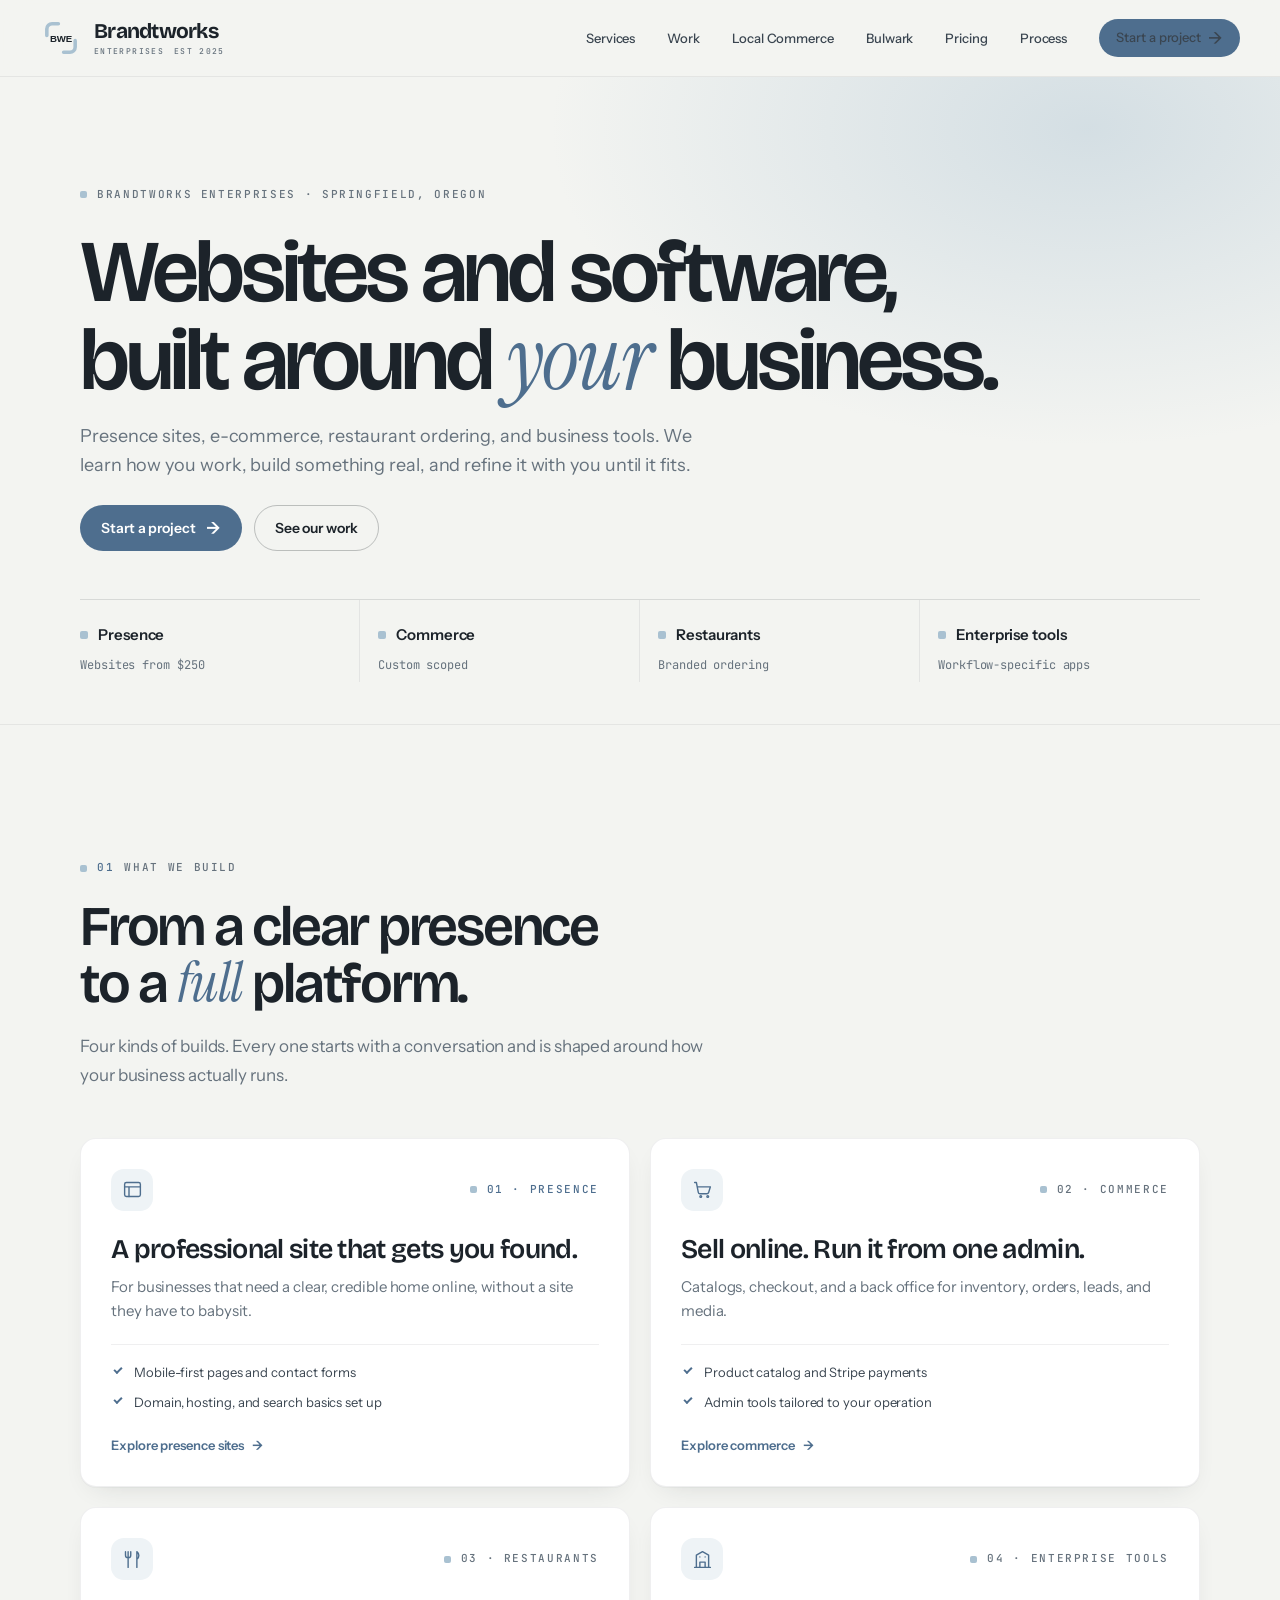
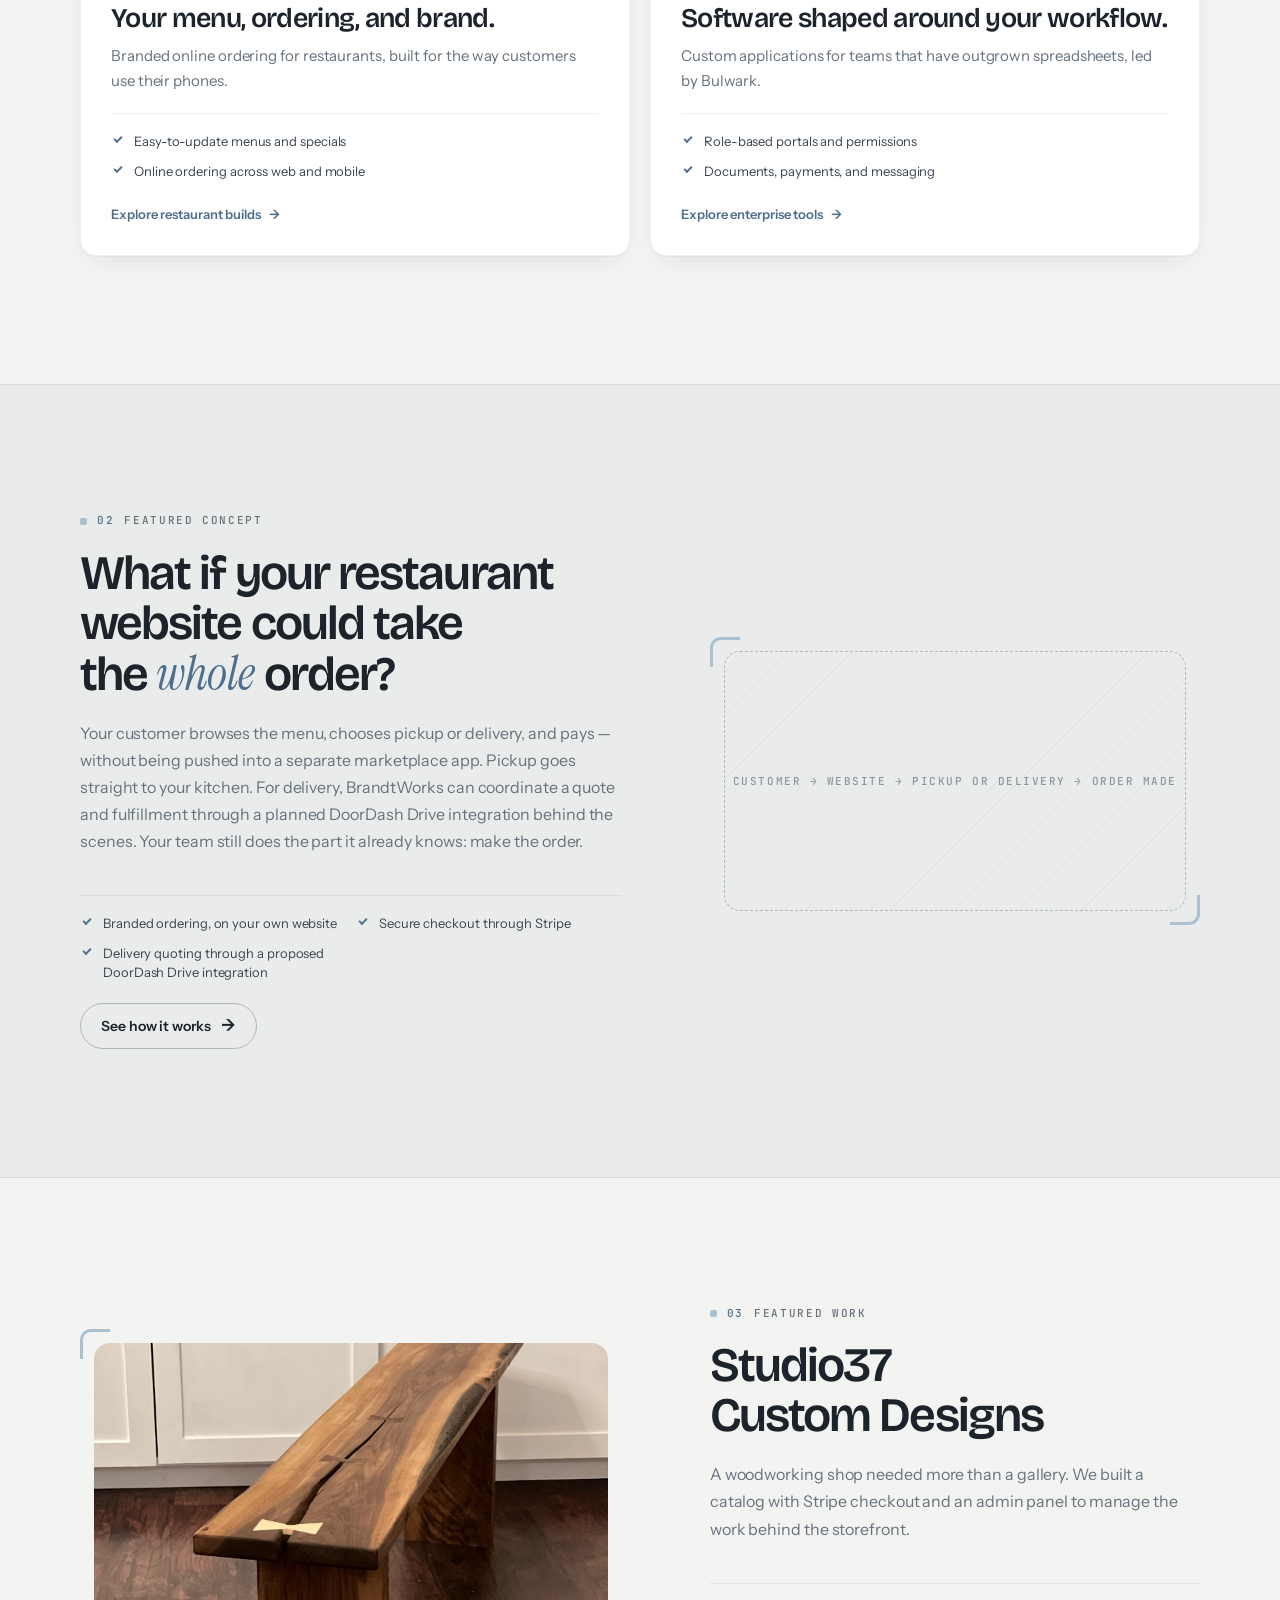
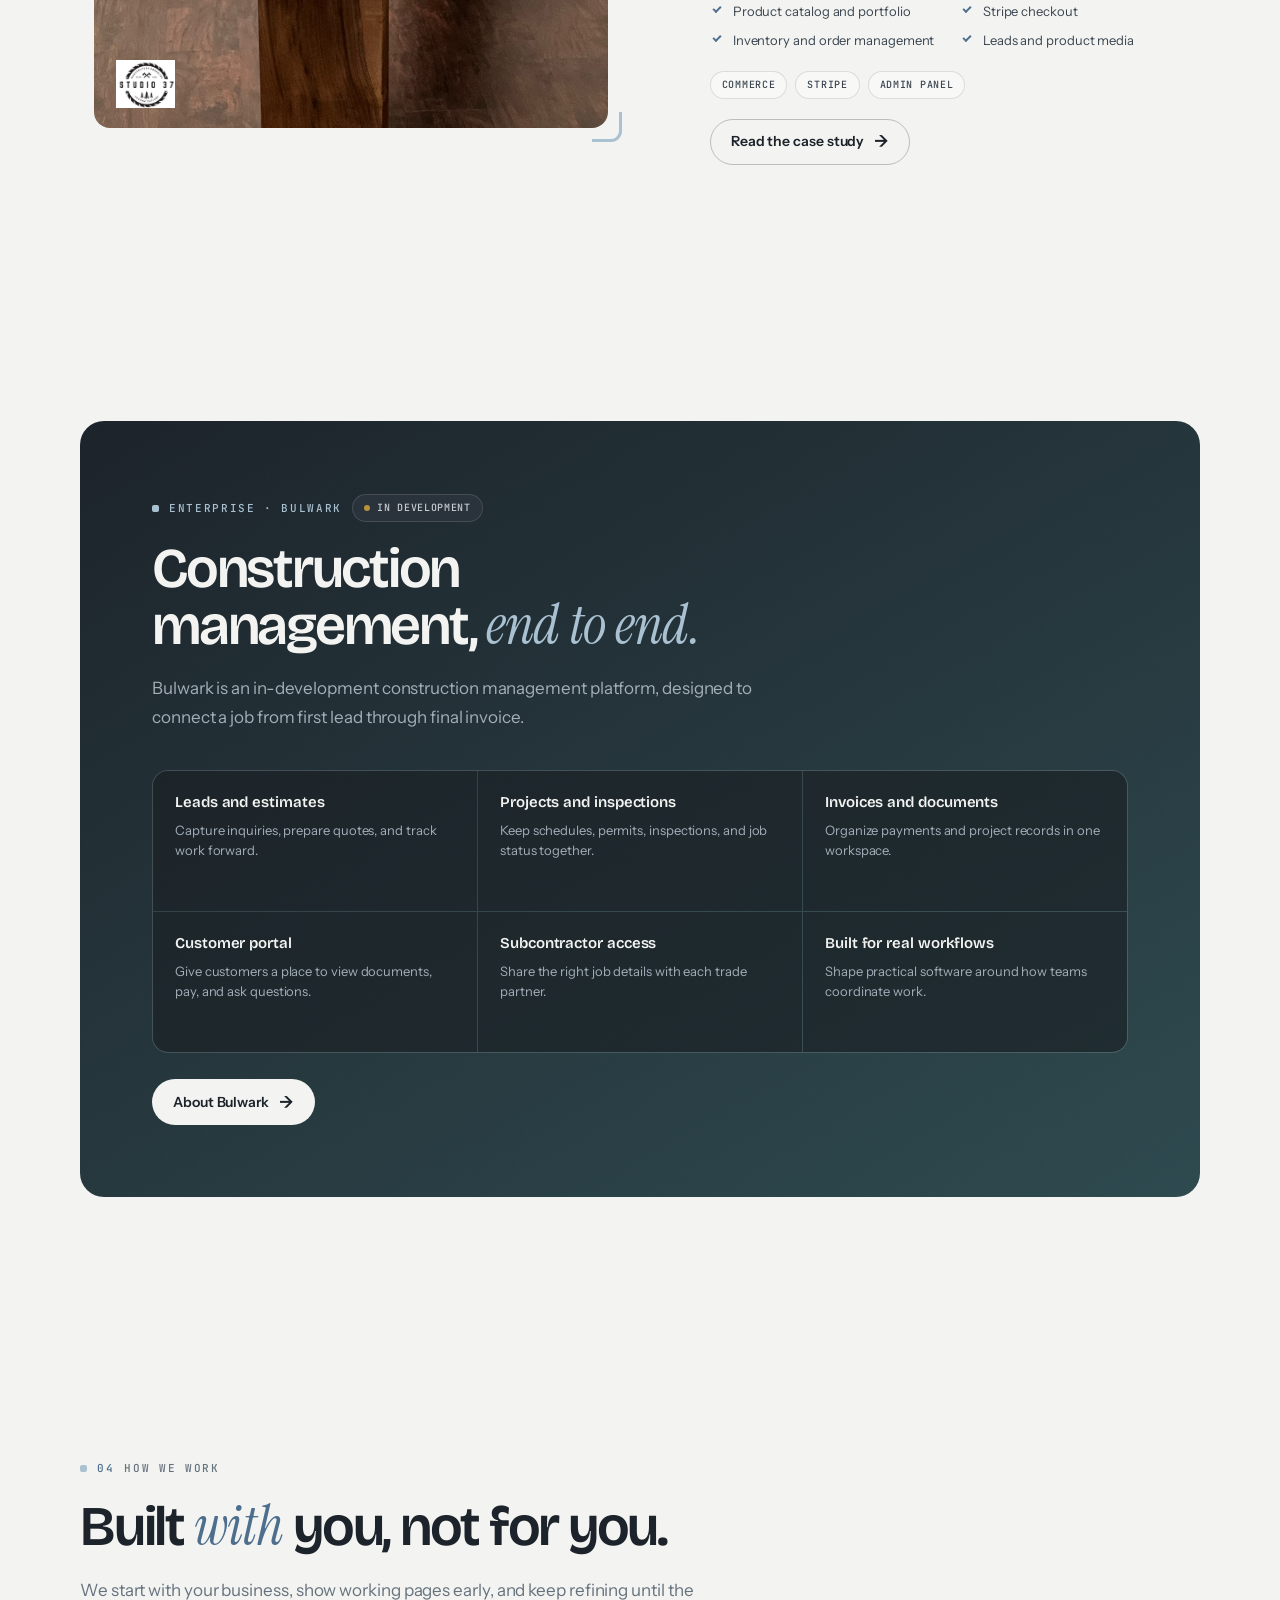
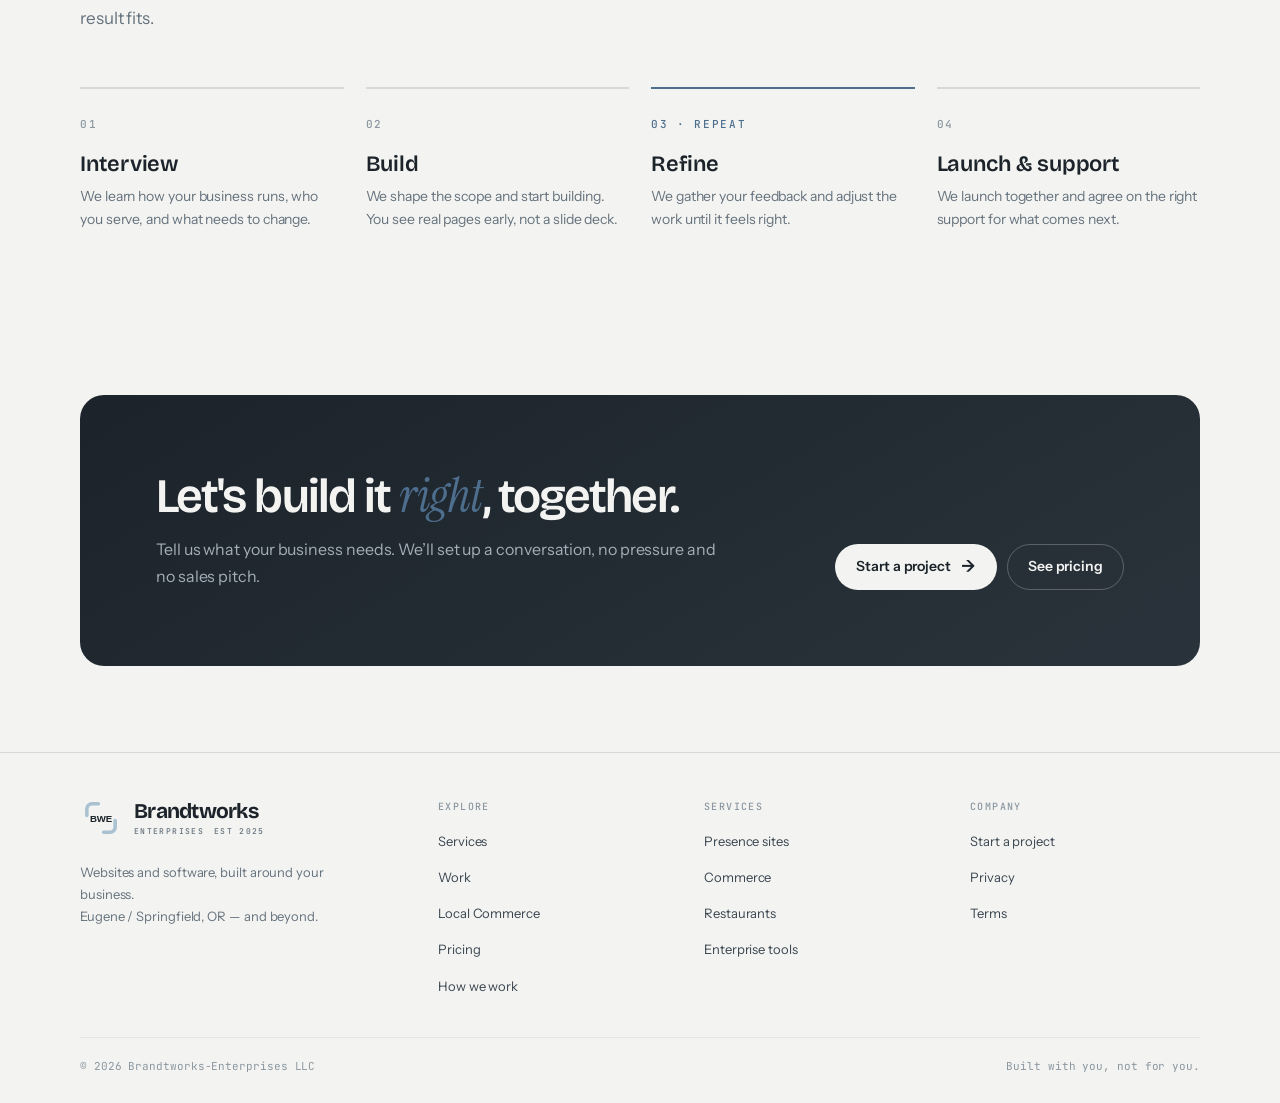
==== commit d9024de6: "Add vendor-agnostic Local Commerce page and site nav/copy updates Introduces local-commerce.html exp" ====
--- a/index.html
+++ b/index.html
@@ -22,7 +22,7 @@
         <svg viewBox="0 0 24 24" fill="none" stroke="currentColor" stroke-width="1.8" stroke-linecap="round" stroke-linejoin="round" aria-hidden="true"><path d="M4 7h16M4 12h16M4 17h16"/></svg>
       </button>
       <ul class="nav-links" id="primary-links">
-        <li><a href="services.html">Services</a></li><li><a href="work.html">Work</a></li><li><a href="index.html#bulwark">Bulwark</a></li><li><a href="pricing.html">Pricing</a></li><li><a href="index.html#process">Process</a></li><li><a class="button button-small" href="get-started.html">Start a project <span class="button-arrow" aria-hidden="true">→</span></a></li>
+        <li><a href="services.html">Services</a></li><li><a href="work.html">Work</a></li><li><a href="local-commerce.html">Local Commerce</a></li><li><a href="index.html#bulwark">Bulwark</a></li><li><a href="pricing.html">Pricing</a></li><li><a href="index.html#process">Process</a></li><li><a class="button button-small" href="get-started.html">Start a project <span class="button-arrow" aria-hidden="true">→</span></a></li>
       </ul>
     </nav>
   </header>
@@ -54,10 +54,16 @@
         </div>
       </div>
     </section>
-    <section class="section section-surface">
+    <section class="section section-surface" id="local-commerce">
+      <div class="container feature-split">
+        <div class="feature-copy"><span class="eyebrow"><span class="eyebrow-index">02</span> Featured concept</span><h2>What if your restaurant website could take the <span class="serif">whole</span> order?</h2><p>Your customer browses the menu, chooses pickup or delivery, and pays — without being pushed into a separate marketplace app. Pickup goes straight to your kitchen. For delivery, BrandtWorks can coordinate a quote and fulfillment through a planned DoorDash Drive integration behind the scenes. Your team still does the part it already knows: make the order.</p><ul class="check-list"><li><span class="check">✓</span> Branded ordering, on your own website</li><li><span class="check">✓</span> Secure checkout through Stripe</li><li><span class="check">✓</span> Delivery quoting through a proposed DoorDash Drive integration</li></ul><a class="button button-secondary" href="local-commerce.html">See how it works <span class="button-arrow" aria-hidden="true">→</span></a></div>
+        <div class="frame"><div class="placeholder">Customer → Website → Pickup or delivery → Order made</div></div>
+      </div>
+    </section>
+    <section class="section">
       <div class="container feature-split">
         <div class="frame"><div class="media"><img src="assets/work/studio37-bench.jpg" alt="Handcrafted live-edge bench made by Studio37 Custom Designs" loading="lazy"><img src="assets/work/studio37-logo.png" alt="Studio37 Custom Designs" style="position:absolute;left:22px;bottom:20px;width:auto;height:48px;object-fit:contain"></div></div>
-        <div class="feature-copy"><span class="eyebrow"><span class="eyebrow-index">02</span> Featured work</span><h2>Studio37 Custom Designs</h2><p>A woodworking shop needed more than a gallery. We built a catalog with Stripe checkout and an admin panel to manage the work behind the storefront.</p><ul class="check-list"><li><span class="check">✓</span> Product catalog and portfolio</li><li><span class="check">✓</span> Stripe checkout</li><li><span class="check">✓</span> Inventory and order management</li><li><span class="check">✓</span> Leads and product media</li></ul><div class="tag-row"><span class="tag">Commerce</span><span class="tag">Stripe</span><span class="tag">Admin panel</span></div><a class="button button-secondary" href="work.html#studio37">Read the case study <span class="button-arrow" aria-hidden="true">→</span></a></div>
+        <div class="feature-copy"><span class="eyebrow"><span class="eyebrow-index">03</span> Featured work</span><h2>Studio37 Custom Designs</h2><p>A woodworking shop needed more than a gallery. We built a catalog with Stripe checkout and an admin panel to manage the work behind the storefront.</p><ul class="check-list"><li><span class="check">✓</span> Product catalog and portfolio</li><li><span class="check">✓</span> Stripe checkout</li><li><span class="check">✓</span> Inventory and order management</li><li><span class="check">✓</span> Leads and product media</li></ul><div class="tag-row"><span class="tag">Commerce</span><span class="tag">Stripe</span><span class="tag">Admin panel</span></div><a class="button button-secondary" href="work.html#studio37">Read the case study <span class="button-arrow" aria-hidden="true">→</span></a></div>
       </div>
     </section>
     <section class="section" id="bulwark">
@@ -68,12 +74,12 @@
       </div></div>
     </section>
     <section class="section" id="process">
-      <div class="container"><div class="section-heading"><span class="eyebrow"><span class="eyebrow-index">03</span> How we work</span><h2>Built <span class="serif">with</span> you, not for you.</h2><p>We start with your business, show working pages early, and keep refining until the result fits.</p></div>
+      <div class="container"><div class="section-heading"><span class="eyebrow"><span class="eyebrow-index">04</span> How we work</span><h2>Built <span class="serif">with</span> you, not for you.</h2><p>We start with your business, show working pages early, and keep refining until the result fits.</p></div>
         <ol class="process-grid"><li class="process-step"><span class="process-number">01</span><h3>Interview</h3><p>We learn how your business runs, who you serve, and what needs to change.</p></li><li class="process-step"><span class="process-number">02</span><h3>Build</h3><p>We shape the scope and start building. You see real pages early, not a slide deck.</p></li><li class="process-step"><span class="process-number">03 · REPEAT</span><h3>Refine</h3><p>We gather your feedback and adjust the work until it feels right.</p></li><li class="process-step"><span class="process-number">04</span><h3>Launch &amp; support</h3><p>We launch together and agree on the right support for what comes next.</p></li></ol>
       </div>
     </section>
     <section class="cta-wrap"><div class="container"><div class="cta-panel"><div><h2>Let's build it <span class="serif">right</span>, together.</h2><p>Tell us what your business needs. We’ll set up a conversation, no pressure and no sales pitch.</p></div><div class="cta-actions"><a class="button button-inverse" href="get-started.html">Start a project <span class="button-arrow" aria-hidden="true">→</span></a><a class="button button-secondary" href="pricing.html">See pricing</a></div></div></div></section>
   </main>
-  <footer class="site-footer"><div class="container"><div class="footer-main"><div class="footer-intro"><a class="brand" href="index.html"><img class="brand-mark" src="assets/logo/bwe-mark-on-light.svg" alt=""><span class="brand-copy"><span class="brand-name">Brandtworks</span><span class="brand-meta"><span>Enterprises</span><span>Est 2025</span></span></span></a><p>Websites and software, built around your business.<br>Eugene / Springfield, OR — and beyond.</p></div><div class="footer-col"><h2>Explore</h2><ul><li><a href="services.html">Services</a></li><li><a href="work.html">Work</a></li><li><a href="pricing.html">Pricing</a></li><li><a href="index.html#process">How we work</a></li></ul></div><div class="footer-col"><h2>Services</h2><ul><li><a href="services.html#presence">Presence sites</a></li><li><a href="services.html#commerce">Commerce</a></li><li><a href="services.html#restaurants">Restaurants</a></li><li><a href="services.html#enterprise">Enterprise tools</a></li></ul></div><div class="footer-col"><h2>Company</h2><ul><li><a href="get-started.html">Start a project</a></li><li><a href="privacy-policy.html">Privacy</a></li><li><a href="eula.html">Terms</a></li></ul></div></div><div class="footer-bottom"><p>© 2026 Brandtworks-Enterprises LLC</p><p>Built with you, not for you.</p></div></div></footer>
+  <footer class="site-footer"><div class="container"><div class="footer-main"><div class="footer-intro"><a class="brand" href="index.html"><img class="brand-mark" src="assets/logo/bwe-mark-on-light.svg" alt=""><span class="brand-copy"><span class="brand-name">Brandtworks</span><span class="brand-meta"><span>Enterprises</span><span>Est 2025</span></span></span></a><p>Websites and software, built around your business.<br>Eugene / Springfield, OR — and beyond.</p></div><div class="footer-col"><h2>Explore</h2><ul><li><a href="services.html">Services</a></li><li><a href="work.html">Work</a></li><li><a href="local-commerce.html">Local Commerce</a></li><li><a href="pricing.html">Pricing</a></li><li><a href="index.html#process">How we work</a></li></ul></div><div class="footer-col"><h2>Services</h2><ul><li><a href="services.html#presence">Presence sites</a></li><li><a href="services.html#commerce">Commerce</a></li><li><a href="services.html#restaurants">Restaurants</a></li><li><a href="services.html#enterprise">Enterprise tools</a></li></ul></div><div class="footer-col"><h2>Company</h2><ul><li><a href="get-started.html">Start a project</a></li><li><a href="privacy-policy.html">Privacy</a></li><li><a href="eula.html">Terms</a></li></ul></div></div><div class="footer-bottom"><p>© 2026 Brandtworks-Enterprises LLC</p><p>Built with you, not for you.</p></div></div></footer>
 </body>
 </html>
